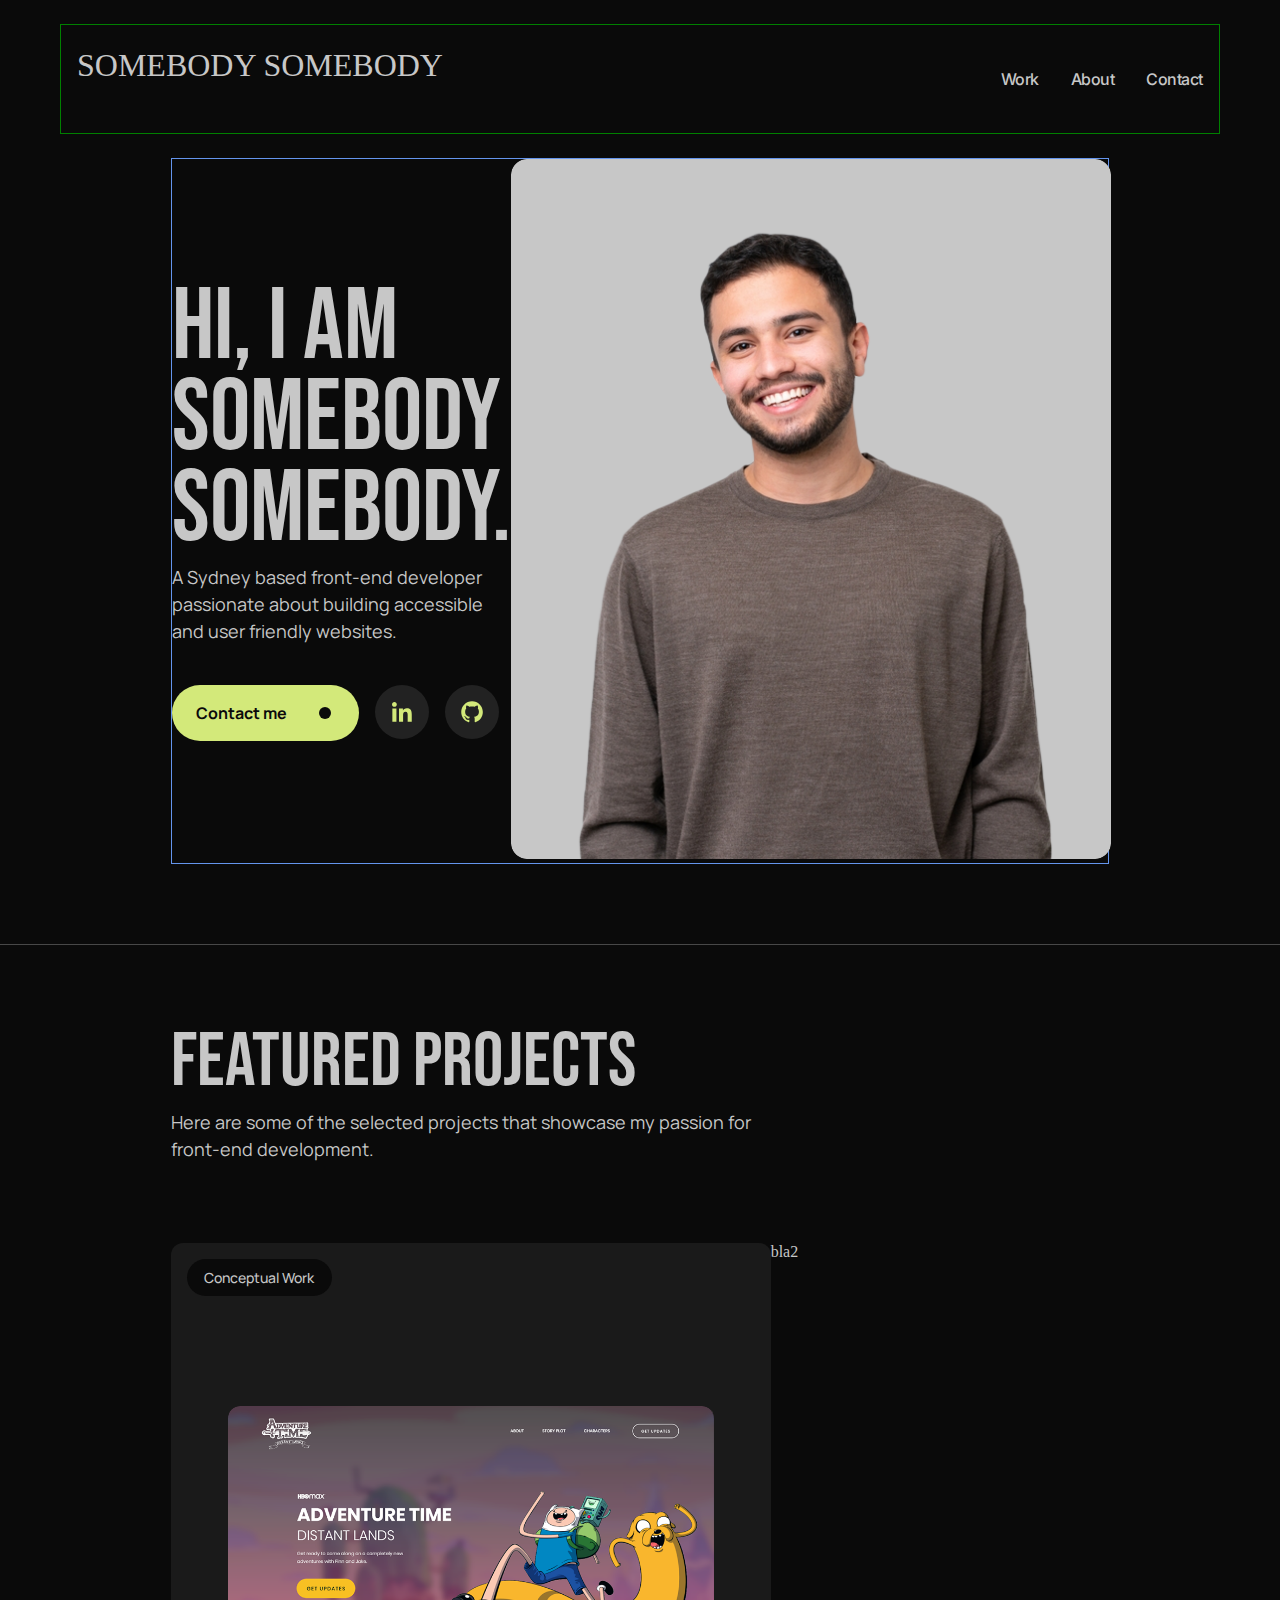
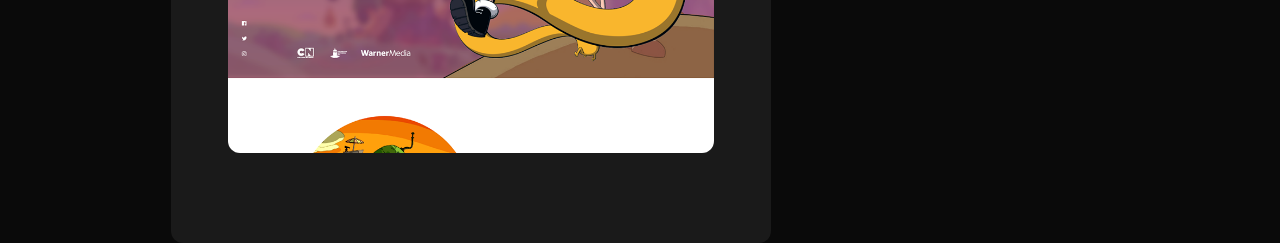
==== index.html @ 16971e01 "did a lot today XD, do it at home will ya" ====
<!DOCTYPE html>
<html lang="en">

<head>
    <meta charset="UTF-8">
    <meta name="viewport" content="width=device-width, initial-scale=1.0">
    <title>Document</title>
    <link rel="portfolio stylesheet" href="index.css">

    <link rel="preconnect" href="https://fonts.googleapis.com">
    <link rel="preconnect" href="https://fonts.gstatic.com" crossorigin>
    <link href="https://fonts.googleapis.com/css2?family=Bebas+Neue&family=Manrope:wght@200..800&display=swap"
        rel="stylesheet">
    <link
        href="https://fonts.googleapis.com/css2?family=Inter:ital,opsz,wght@0,14..32,100..900;1,14..32,100..900&display=swap"
        rel="stylesheet">
</head>

<body>
    <header>
        <div class="white header-text">SOMEBODY SOMEBODY</div>
        <div class="flex-row center">

            <div class="header-texts-right  margin-right-32"><a href="https://www.youtube.com/" target="_blank"><span
                        class="white">Work</span></a> </div>


            <div class="header-texts-right margin-right-32 white"><a href="https://www.youtube.com/"
                    target="_blank"><span class="white">About</span></a> </div>


            <div class="header-texts-right  white"><a href="https://www.youtube.com/" target="_blank"><span
                        class="white">Contact </span></a></div>

        </div>
        <div class="icon-container">
            <img src="/images/Frame 35.png" class="header-box2">
        </div>
    </header>

    <main>
        <section class="section-1">
            <div class="space margin border">
                <div class="flex-column">
                    <div class=" white intro">
                        HI, I AM <br>SOMEBODY SOMEBODY.
                    </div>
                    <div class="intro-sub-text">A Sydney based front-end developer passionate about building accessible
                        and user
                        friendly websites.
                    </div>
                    <div class="links flex-row">
                        <div class="contact-me-container ">
                            <a href="https://www.youtube.com/" target="_blank">
                                <div class="contact-me flex-row ">
                                    <div class="contact-me-text black">Contact me</div>
                                    <div class="black-dot black-dot-margin"></div>

                                </div>

                            </a>
                        </div>
                        <div>
                            <a href="https://www.youtube.com/">
                                <div class="icon-54 center"><img src="/svgs/bxl-linkedin.svg" class="svg26">
                                </div>
                            </a>
                        </div>
                        <div>
                            <a href="https://www.youtube.com/">
                                <div class="icon-54 center"><img src="/svgs/bxl-github.svg.svg" class="svg26">
                                </div>
                            </a>
                        </div>

                    </div>
                </div>
                <div>
                    <img src="/images/profile.png" class="profile-pic">
                </div>
            </div>

        </section>

        <section class="section-2 margin">
            <div class="heading-2 white">
                FEATURED PROJECTS
            </div>
            <div class="body-2 gray margin-top-8">Here are some of the selected projects that showcase my passion for
                front-end
                development.</div>

            <div class="s2-d1">
                <div class="s2-d1-d1 ">
                    <div class="s2-d1-d1-d1 white center">Conceptual Work</div>
                    <div class="s2-d1-d1-d2"><img src="/images/adventure-time.png" class="s2-d1-d1-d2-img"></div>
                </div>
                <div class="s2-d1-d2 white">bla2</div>
            </div>

        </section>

    </main>
</body>

</html>
---- index.css ----
a:link:active,
a:visited:active {
  color: red;
}
a {
  cursor: pointer;
  text-decoration: none;
  /* text-transform: none; */
}
div {
  max-width: 100%;
}
body {
  background: #0a0a0a;
  margin: 0;
  font-size: 100%;
}
header {
  height: 4.75rem;
  margin-inline: 3.75rem;
  margin-block: 1.5rem;
  display: flex;
  justify-content: space-between;
  padding: 1rem;
  border: green 1px solid;
}
.border {
  border: cornflowerblue 1px solid;
}
main {
  /* margin-inline: 13.333%; */
  /* border: cyan 1px solid; */
}

.white {
  color: #c7c7c7;
}
.green-backg {
  background-color: #222222;
}
.flex-row {
  display: flex;
  flex-direction: row;
}
.icon-container {
  width: 2.75rem;
  height: 2.75rem;
}
.margin-right-32 {
  margin-right: 2rem;
}
.header-texts-right {
  font-family: Inter;
  font-size: 1rem;
  font-weight: 500;
  letter-spacing: -0.03em;
  text-align: left;
  text-underline-position: from-font;
  text-decoration-skip-ink: none;
}
.intro {
  font-family: Bebas Neue;
  font-size: 6.3125rem;
  font-weight: 400;
  line-height: 5.68125rem;
  text-align: left;
  text-underline-position: from-font;
  text-decoration-skip-ink: none;
}
.padding-top-24 {
  padding-top: 1.5rem;
}

.header-text {
  font-size: 2rem;
  line-height: 3rem;
  font-weight: 400;
}
.intro-sub-text {
  margin-top: 0.5rem;
  font-family: Manrope;
  font-size: 1.125rem;
  font-weight: 400;
  line-height: 1.6875rem;
  text-align: left;
  text-underline-position: from-font;
  text-decoration-skip-ink: none;
  color: #c7c7c7;
}

.center {
  display: flex;
  justify-content: center;
  align-items: center;
}
.flex-column {
  display: flex;
  flex-direction: column;
}

.bebas-neue {
  font-family: Bebas Neue;
}
.space {
  display: flex;
  justify-content: space-between;
  align-items: center;
}
.profile-pic {
  width: 37.5rem;
  height: 43.75rem;
  border-radius: 1rem;
}
.section-1 {
  padding-bottom: 5rem;
  border-bottom: #484848 1px solid;
}
.margin {
  margin-inline: 13.333%;
}
.contact-me-container {
  width: 11.6875rem;
  height: 3.375rem;
}
.contact-me {
  width: auto;
  padding: 1.25rem 0.375rem 1.25rem 1.5rem;
  gap: 0.75rem;
  border-radius: 50px;
  background: #d3e97a;
  display: flex;
  align-items: center;
}

.contact-me-text {
  font-family: Manrope, sans-serif;
  font-size: 1rem;
  font-weight: 700;
  line-height: 1rem;
  text-align: left;
  text-underline-position: from-font;
  text-decoration-skip-ink: none;
}
.black-dot {
  width: 0.75rem;
  height: 0.75rem;
  background-color: #0a0a0a;
  border-radius: 100%;
}
.links {
  margin-top: 2.5rem;
  gap: 1rem;
}
.black {
  color: #0a0a0a;
}
.gray {
  color: #c7c7c7;
}
.svg26 {
  width: 1.625rem;
  height: 1.625rem;
}
.icon-54 {
  width: 3.375rem;
  height: 3.375rem;
  border-radius: 100%;
  background-color: #222222;
}
.black-dot-margin {
  margin-left: 1.25rem;
}
.section-2 {
  margin-top: 5rem;
}
.heading-2 {
  font-family: Bebas Neue;
  font-size: 4.75rem;
  font-weight: 400;
  line-height: 4.75rem;
  text-align: left;
  text-underline-position: from-font;
  text-decoration-skip-ink: none;
}
.margin-top-8 {
  margin-top: 0.5rem;
}
.body-2 {
  width: 37.5rem;
  font-family: Manrope;
  font-size: 1.125rem;
  font-weight: 400;
  line-height: 1.6875rem;
  text-align: left;
  text-underline-position: from-font;
  text-decoration-skip-ink: none;
}
.s2-d1 {
  width: 100%;
  height: 37.5rem;
  margin-top: 5rem;
  display: flex;
  flex-direction: row;
}
.s2-d1-d1-d1 {
  position: relative;
  width: 9.0625rem;
  height: 2.3125rem;
  border-radius: 6.25rem;
  top: 1rem;
  left: 1rem;
  background-color: #0a0a0a;

  font-family: Manrope;
  font-size: 0.875rem;
  font-weight: 500;
  line-height: 1.3125rem;

  text-underline-position: from-font;
  text-decoration-skip-ink: none;
}
.s2-d1-d1 {
  width: 37.5rem;
  height: 37.5rem;
  background-color: #1a1a1a;
  border-radius: 0.75rem;
}
.s2-d1-d1-d2 {
  width: 30.375rem;
  height: 21.6875rem;
  border-radius: 0.75rem;
  position: relative;
  top: 126px;
  bottom: 127px;
  right: 57px;
  left: 57px;
  overflow: auto;
}
.s2-d1-d1-d2-img {
  max-width: 100%;
  width: 30.375rem;
  height: auto;
  border-radius: 0.75rem;
}
.s2-d1-d2 {
  width: ;
}
@media screen and (max-width: 768px) {
}
@media screen and (min-width: 769px) {
  .icon-container {
    display: none;
  }
}
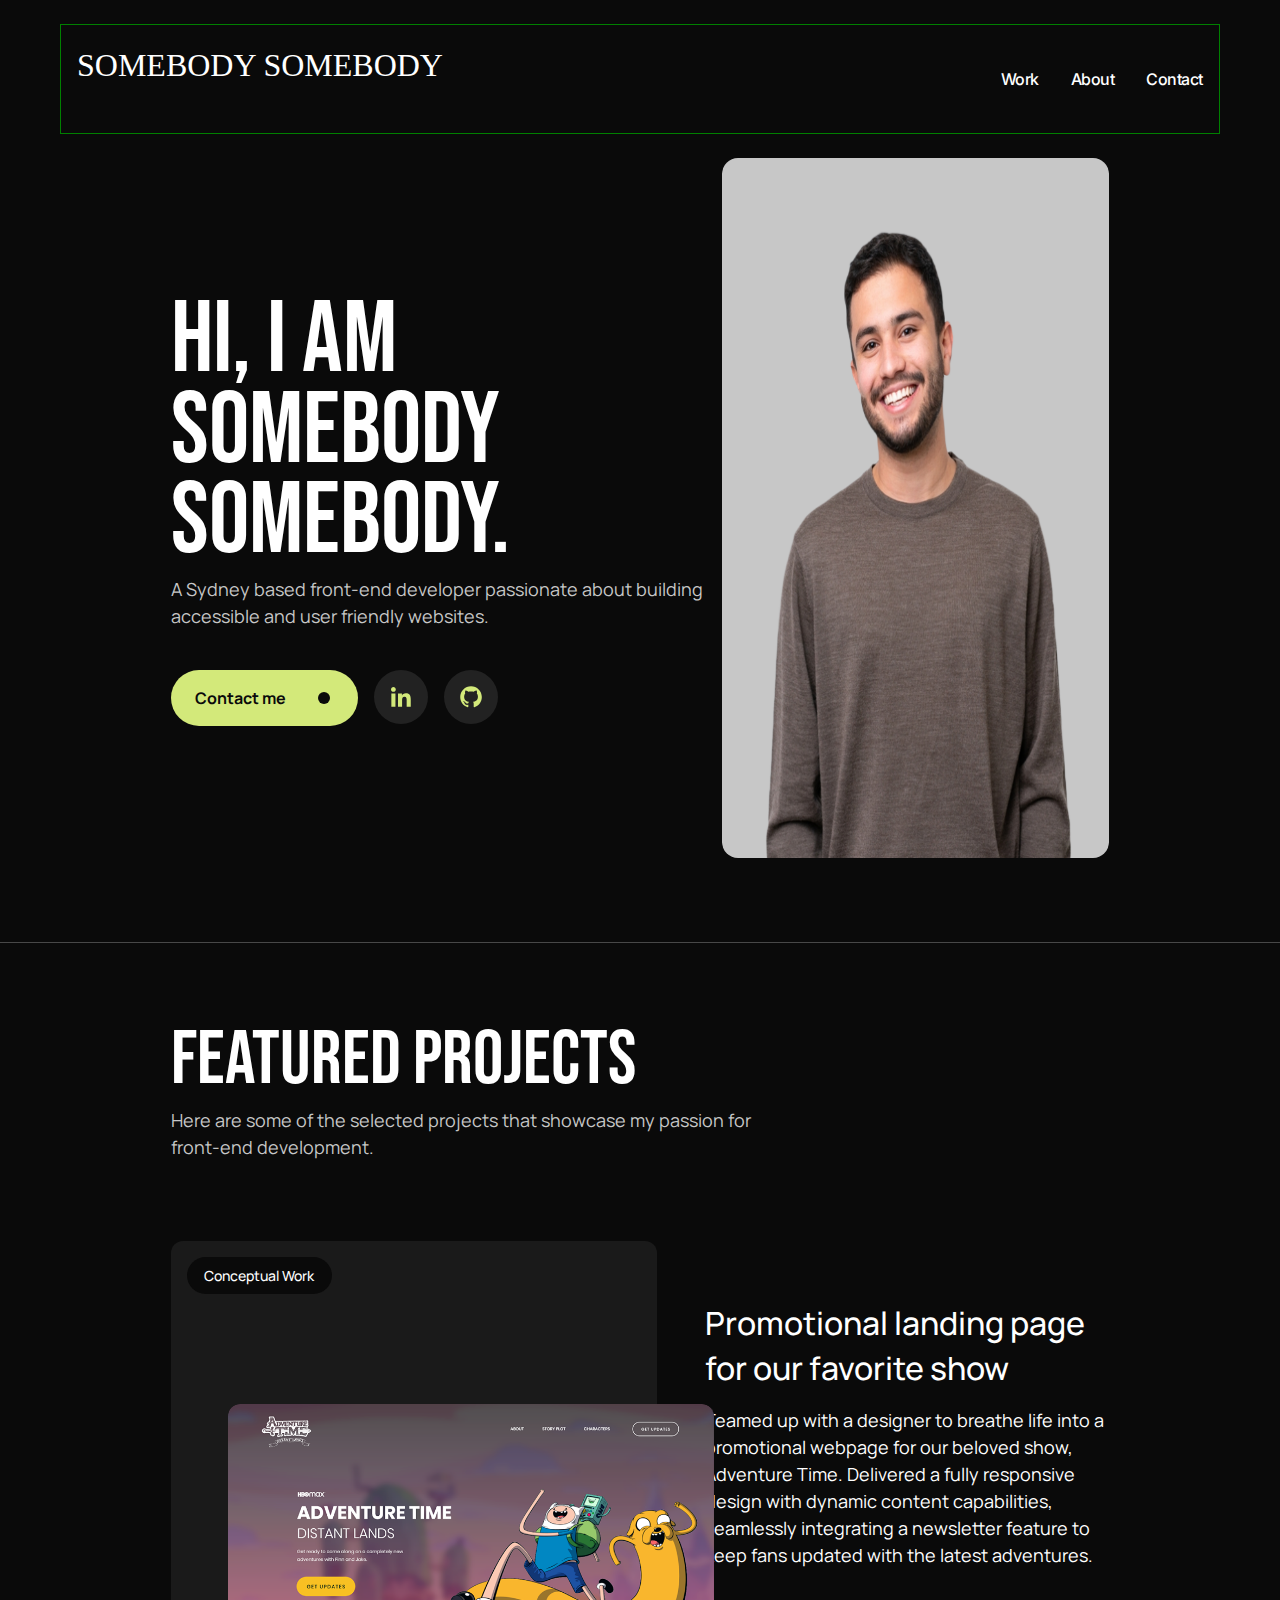
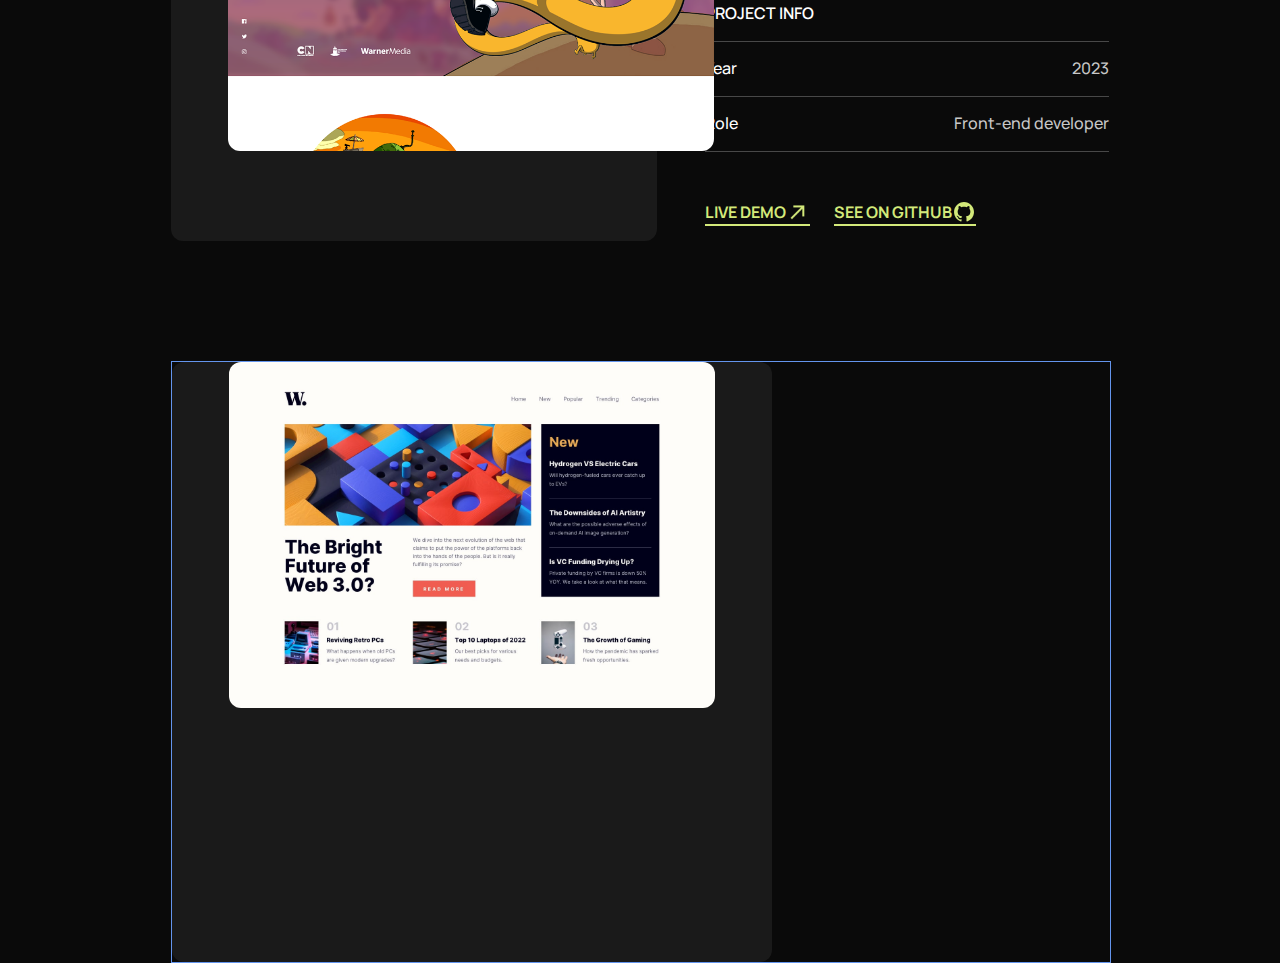
==== commit ac36afdd: "just wanted to commit during class" ====
--- a/index.html
+++ b/index.html
@@ -40,7 +40,7 @@
 
     <main>
         <section class="section-1">
-            <div class="space margin border">
+            <div class="space padding">
                 <div class="flex-column">
                     <div class=" white intro">
                         HI, I AM <br>SOMEBODY SOMEBODY.
@@ -82,20 +82,59 @@
 
         </section>
 
-        <section class="section-2 margin">
+        <section class="section-2 padding">
             <div class="heading-2 white">
                 FEATURED PROJECTS
             </div>
             <div class="body-2 gray margin-top-8">Here are some of the selected projects that showcase my passion for
                 front-end
-                development.</div>
+                development.
+            </div>
 
             <div class="s2-d1">
                 <div class="s2-d1-d1 ">
-                    <div class="s2-d1-d1-d1 white center">Conceptual Work</div>
-                    <div class="s2-d1-d1-d2"><img src="/images/adventure-time.png" class="s2-d1-d1-d2-img"></div>
+                    <div class="s2-d1-d1-d1 white center">Conceptual Work
+                    </div>
+                    <div class="s2-d1-d1-d2"><img src="/images/adventure-time.png" class="s2-d1-d1-d2-img">
+                    </div>
                 </div>
-                <div class="s2-d1-d2 white">bla2</div>
+                <div class="s2-d1-d2 ">
+                    <div class="s2-d1-d2-d1 white">
+                        Promotional landing page for our favorite show
+                    </div>
+                    <div class="s2-d1-d2-d2 white">
+                        Teamed up with a designer to breathe life into a promotional webpage for our beloved show,
+                        Adventure Time. Delivered a fully responsive design with dynamic content capabilities,
+                        seamlessly integrating a newsletter feature to keep fans updated with the latest adventures.
+                    </div>
+                    <div class="s2-d1-d2-d3">
+                        <div class="s2-d1-d2-d3-d1 white">PROJECT INFO</div>
+                        <div class="s2-d1-d2-d3-d2">
+                            <div class="Year white">Year</div>
+                            <div class="Year gray">2023</div>
+                        </div>
+                        <div class="s2-d1-d2-d3-d3">
+                            <div class="Year white">Role </div>
+                            <div class="Year gray">Front-end developer</div>
+                        </div>
+                    </div>
+                    <div class="s2-d1-d2-d4">
+                        <div class="s2-d1-d2-d4-d1 ">
+                            <div class="live-demo">LIVE DEMO</div> <img src="/svgs/arrow-up-right.png"
+                                class="square-arrow-up-right">
+                        </div>
+                        <div class="s2-d1-d2-d4-d2">
+                            <div class="live-demo">SEE ON GITHUB</div> <img src="/svgs/bxl-github.svg.svg"
+                                class="square-arrow-up-right">
+                        </div>
+                    </div>
+                </div>
+            </div>
+            <div class="s2-d2 border flex-row">
+                <div class="s2-d2-d1">
+                    <img src="/images/blog-site.png" class="s2-d2-d1-img">
+                </div>
+                <div class="s2-d2-d2"></div>
             </div>
 
         </section>
--- a/index.css
+++ b/index.css
@@ -7,6 +7,7 @@
   text-decoration: none;
   /* text-transform: none; */
 }
+
 div {
   max-width: 100%;
 }
@@ -33,7 +34,7 @@
 }
 
 .white {
-  color: #c7c7c7;
+  color: #ffffff;
 }
 .green-backg {
   background-color: #222222;
@@ -107,6 +108,7 @@
   align-items: center;
 }
 .profile-pic {
+  max-width: 100%;
   width: 37.5rem;
   height: 43.75rem;
   border-radius: 1rem;
@@ -114,6 +116,10 @@
 .section-1 {
   padding-bottom: 5rem;
   border-bottom: #484848 1px solid;
+}
+.padding {
+  padding-left: 13.333%;
+  padding-right: 13.333%;
 }
 .margin {
   margin-inline: 13.333%;
@@ -230,10 +236,10 @@
   height: 21.6875rem;
   border-radius: 0.75rem;
   position: relative;
-  top: 126px;
-  bottom: 127px;
-  right: 57px;
-  left: 57px;
+  top: 7.875rem;
+  bottom: 7.9375rem;
+  right: 3.5625rem;
+  left: 3.5625rem;
   overflow: auto;
 }
 .s2-d1-d1-d2-img {
@@ -243,7 +249,135 @@
   border-radius: 0.75rem;
 }
 .s2-d1-d2 {
-  width: ;
+  width: 60%;
+  max-width: 100%;
+  height: 30rem;
+  padding-right: 0;
+  padding: 3.75rem 0 3.75rem 3rem;
+
+  /* padding-left: 3rem;
+  padding-top: 3.75rem;
+  padding-bottom: 3.75rem; */
+}
+.s2-d1-d2-d1 {
+  margin-bottom: 1rem;
+  font-family: Manrope;
+  font-size: 2rem;
+  font-weight: 500;
+  line-height: 2.8rem;
+  text-align: left;
+  text-underline-position: from-font;
+  text-decoration-skip-ink: none;
+}
+.s2-d1-d2-d2 {
+  margin-bottom: 2rem;
+  font-family: Manrope;
+  font-size: 1.125rem;
+  font-weight: 400;
+  line-height: 1.6875rem;
+  text-align: left;
+  text-underline-position: from-font;
+  text-decoration-skip-ink: none;
+}
+.s2-d1-d2-d3 {
+  width: 100%;
+  margin-bottom: 3rem;
+}
+.s2-d1-d2-d3-d1 {
+  width: 100%;
+  font-family: Manrope;
+  font-size: 1rem;
+  font-weight: 600;
+  line-height: 1.5rem;
+  text-align: left;
+  text-underline-position: from-font;
+  text-decoration-skip-ink: none;
+  border-bottom: 1px solid #484848;
+  padding-bottom: 1rem;
+}
+.s2-d1-d2-d3-d2 {
+  width: 100%;
+  height: 3.375rem;
+  display: flex;
+  justify-content: space-between;
+  align-items: center;
+  border-bottom: 1px solid #484848;
+}
+.Year {
+  font-family: Manrope;
+  font-size: 1rem;
+  font-weight: 500;
+  line-height: 1.6rem;
+  text-align: left;
+  text-underline-position: from-font;
+  text-decoration-skip-ink: none;
+}
+
+.s2-d1-d2-d3-d3 {
+  width: 100%;
+  height: 3.375rem;
+  display: flex;
+  justify-content: space-between;
+  align-items: center;
+  border-bottom: 1px solid #484848;
+}
+.s2-d1-d2-d4 {
+  display: flex;
+  flex-direction: row;
+}
+.s2-d1-d2-d4-d1 {
+  width: max-content;
+  border-bottom: 2px solid #d3e97a;
+  display: flex;
+  flex-direction: row;
+  margin-right: 1.5rem;
+}
+.live-demo {
+  color: #d3e97a;
+  font-family: Manrope;
+  font-size: 1rem;
+  font-weight: 700;
+  line-height: 1.5rem;
+  text-align: left;
+  text-underline-position: from-font;
+  text-decoration-skip-ink: none;
+}
+.square-arrow-up-right {
+  display: block;
+  width: 1.5rem;
+  height: 1.5rem;
+}
+.s2-d1-d2-d4-d2 {
+  width: max-content;
+  border-bottom: 2px solid #d3e97a;
+  display: flex;
+  flex-direction: row;
+}
+.s2-d2 {
+  margin-top: 7.5rem;
+  width: 100%;
+  height: 37.5rem;
+}
+.s2-d2-d1 {
+  width: 37.5rem;
+  height: 100%;
+  background-color: #1a1a1a;
+  border-radius: 0.75rem;
+}
+.s2-d2-d1-d1 {
+  max-width: 100%;
+  width: 30.375rem;
+  height: 21.6875rem;
+  border-radius: 0.75rem;
+}
+.s2-d2-d1-img {
+  display: block;
+  max-width: 100%;
+  width: 30.375rem;
+  height: auto;
+  border-radius: 0.75rem;
+  margin-left: auto;
+  margin-right: auto;
 }
 @media screen and (max-width: 768px) {
 }
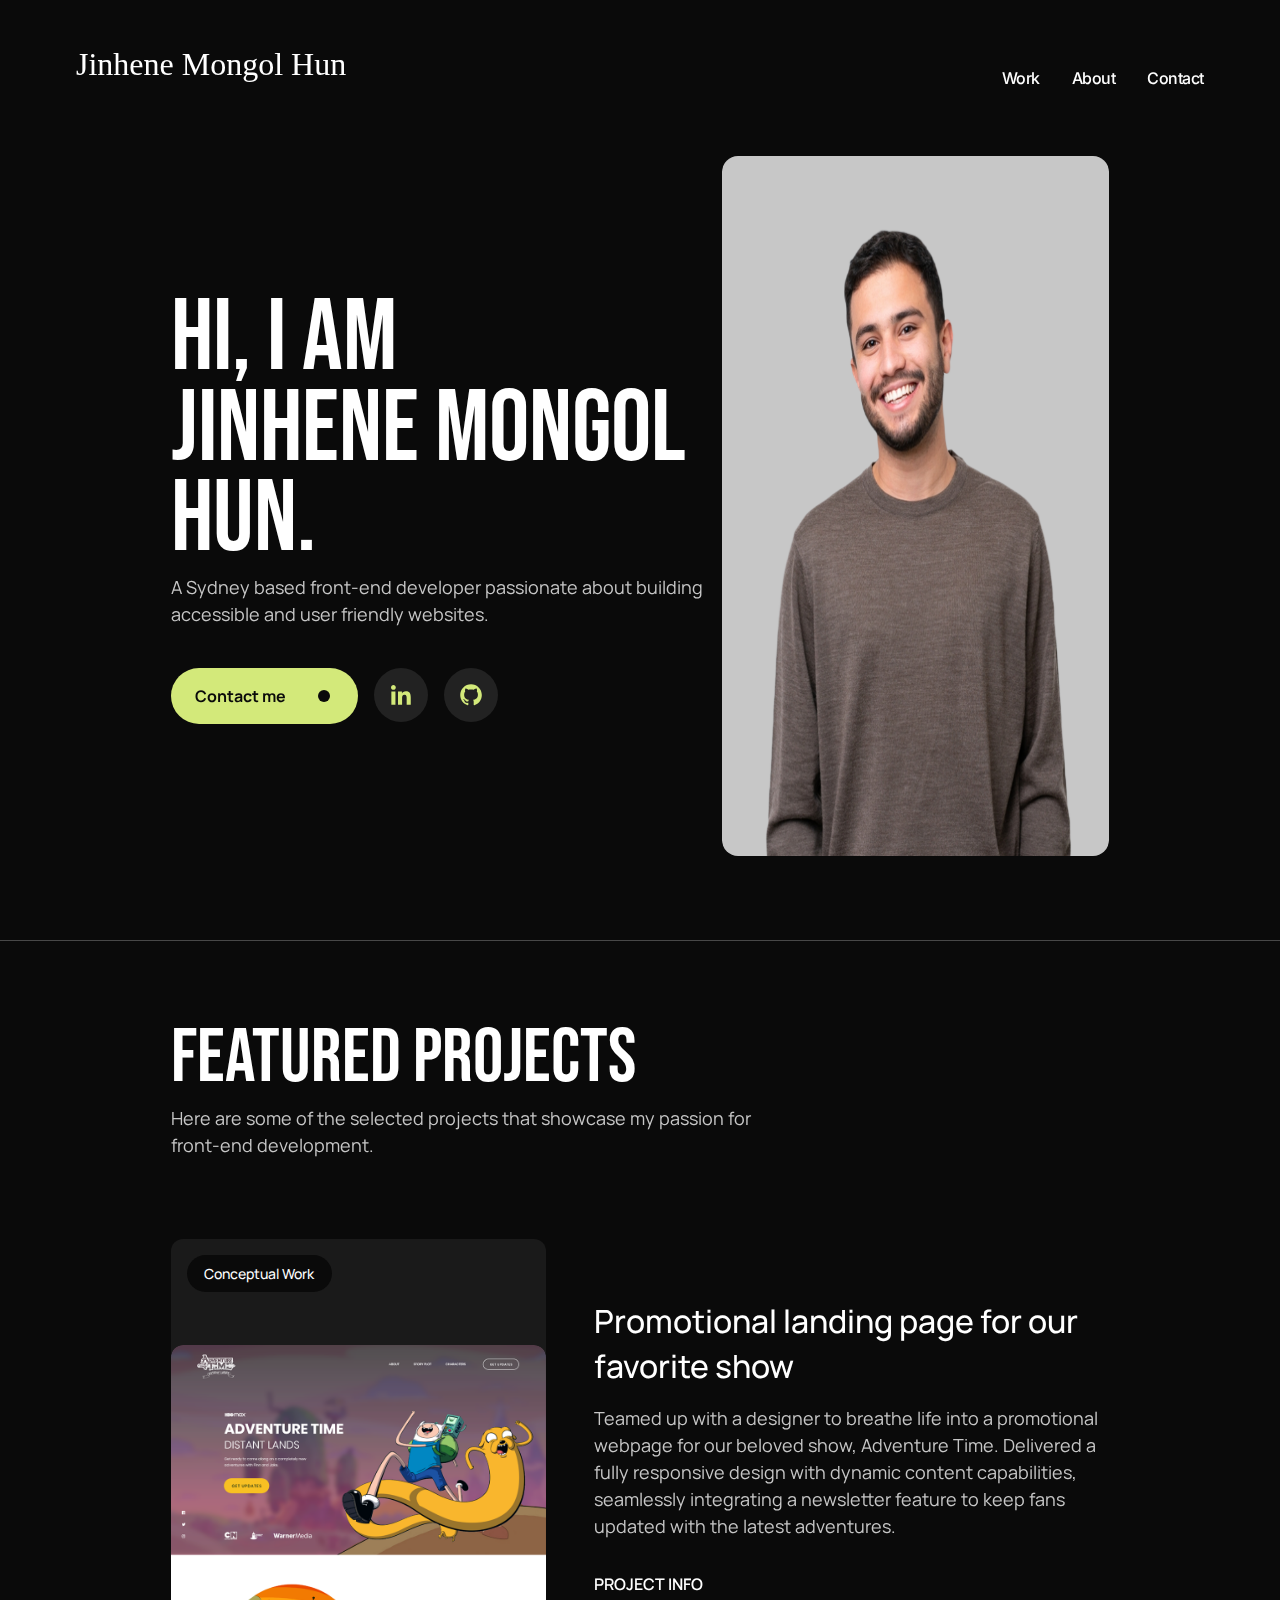
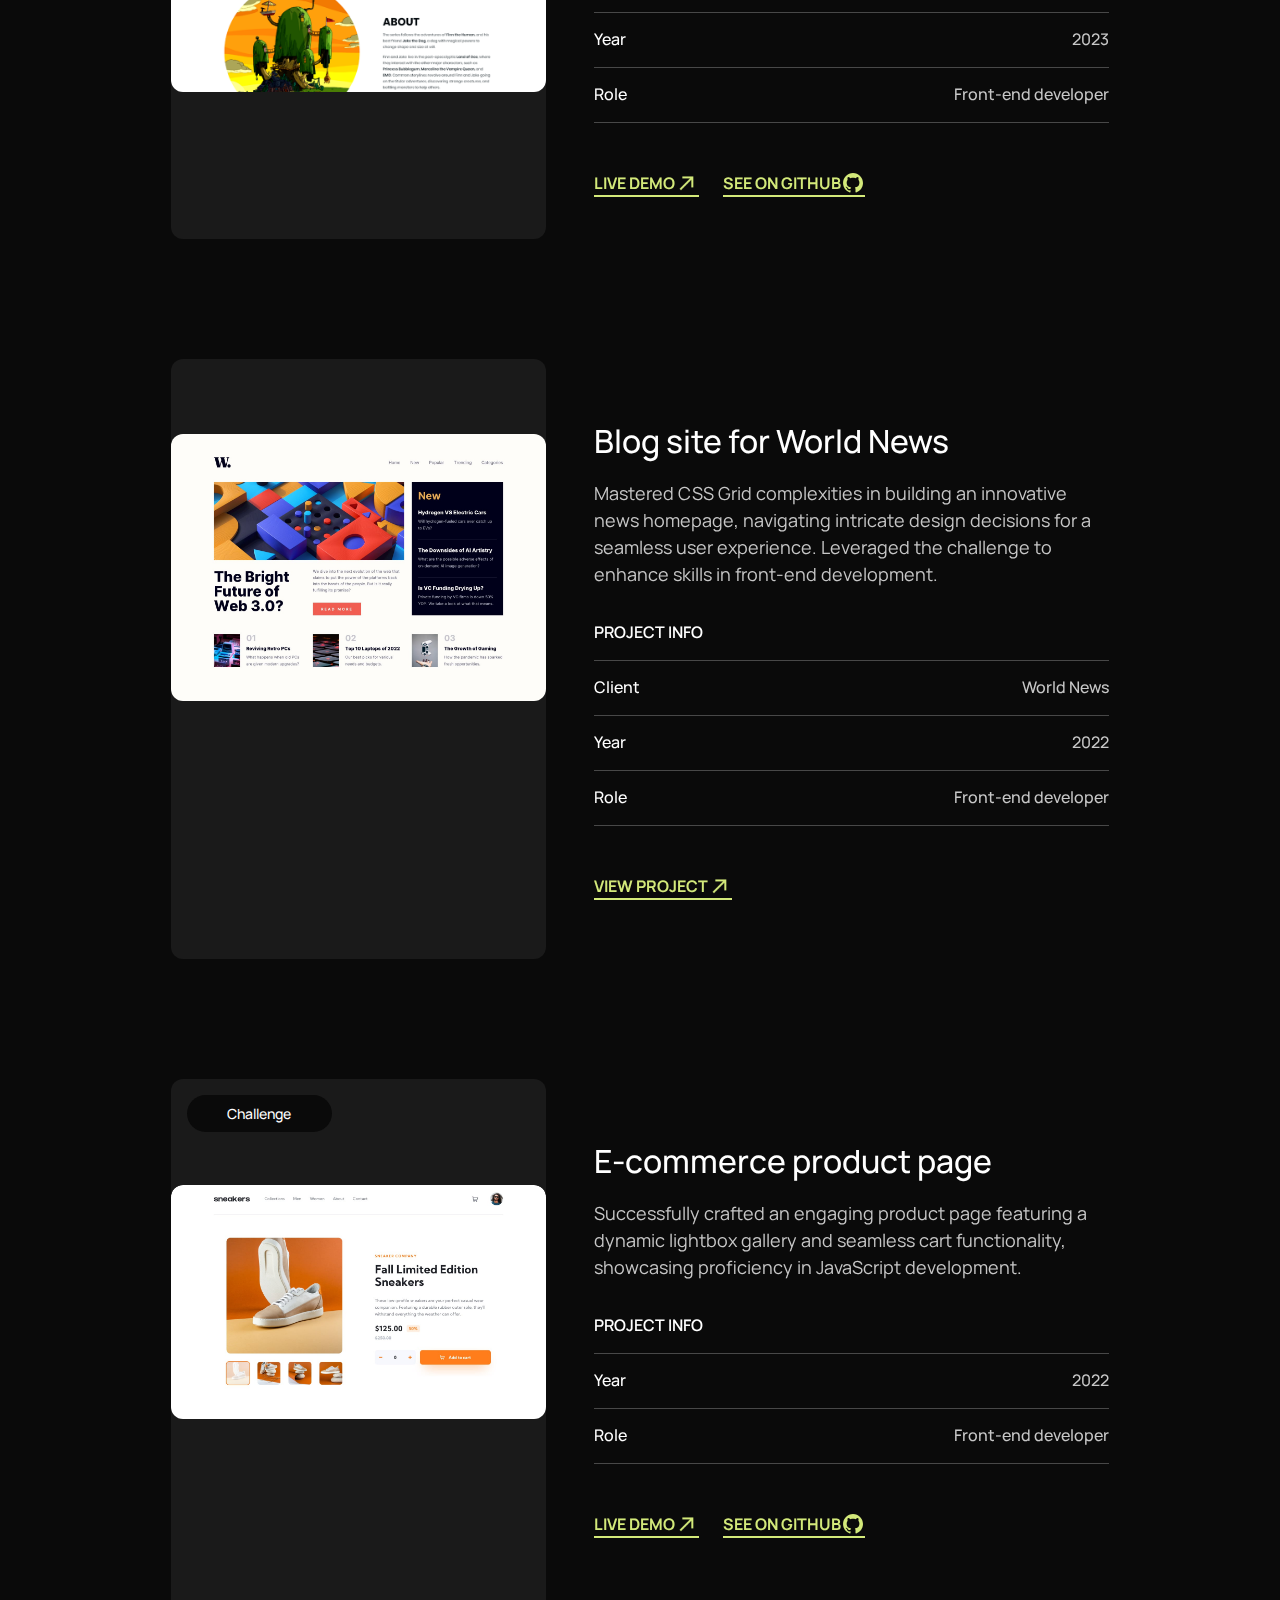
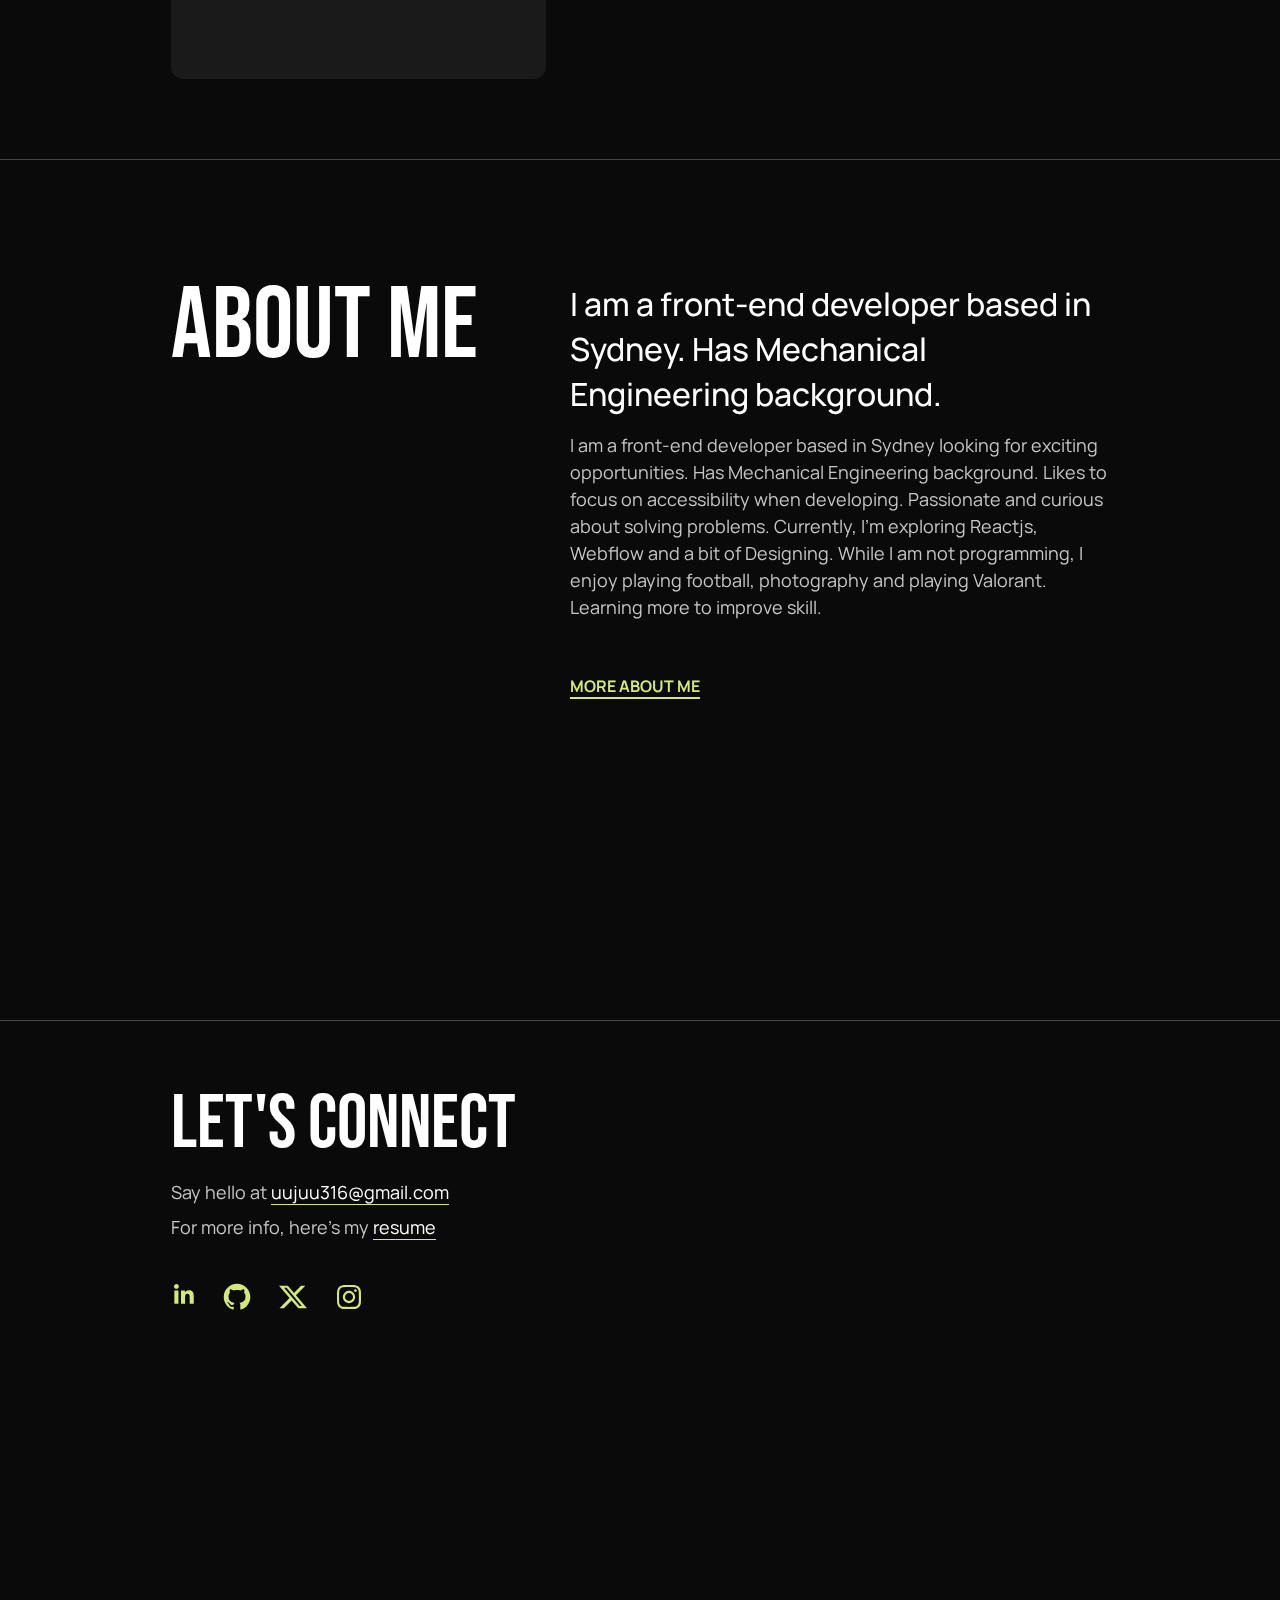
==== commit ab242b87: "last commit" ====
--- a/index.html
+++ b/index.html
@@ -17,8 +17,11 @@
 </head>
 
 <body>
+    <video autoplay muted loop id="myVideo">
+        <source src="/Matrix Rain Codes (4K FULL HD).mp4" type="video/mp4">
+    </video>
     <header>
-        <div class="white header-text">SOMEBODY SOMEBODY</div>
+        <div class="white header-text">Jinhene Mongol Hun</div>
         <div class="flex-row center">
 
             <div class="header-texts-right  margin-right-32"><a href="https://www.youtube.com/" target="_blank"><span
@@ -43,7 +46,7 @@
             <div class="space padding">
                 <div class="flex-column">
                     <div class=" white intro">
-                        HI, I AM <br>SOMEBODY SOMEBODY.
+                        HI, I AM <br>Jinhene Mongol Hun.
                     </div>
                     <div class="intro-sub-text">A Sydney based front-end developer passionate about building accessible
                         and user
@@ -102,7 +105,7 @@
                     <div class="s2-d1-d2-d1 white">
                         Promotional landing page for our favorite show
                     </div>
-                    <div class="s2-d1-d2-d2 white">
+                    <div class="s2-d1-d2-d2 gray">
                         Teamed up with a designer to breathe life into a promotional webpage for our beloved show,
                         Adventure Time. Delivered a fully responsive design with dynamic content capabilities,
                         seamlessly integrating a newsletter feature to keep fans updated with the latest adventures.
@@ -120,25 +123,149 @@
                     </div>
                     <div class="s2-d1-d2-d4">
                         <div class="s2-d1-d2-d4-d1 ">
-                            <div class="live-demo">LIVE DEMO</div> <img src="/svgs/arrow-up-right.png"
-                                class="square-arrow-up-right">
+
+                            <div class="live-demo"><a href="https://youtube.com"><span class="green">LIVE
+                                        DEMO</span></a></div> <a href="https://youtube.com"><img
+                                    src="/svgs/arrow-up-right.png" class="square-arrow-up-right"></a>
+
                         </div>
                         <div class="s2-d1-d2-d4-d2">
-                            <div class="live-demo">SEE ON GITHUB</div> <img src="/svgs/bxl-github.svg.svg"
-                                class="square-arrow-up-right">
-                        </div>
-                    </div>
-                </div>
-            </div>
-            <div class="s2-d2 border flex-row">
+
+                            <div class="live-demo"><a href="https://youtube.com"><span class="green">SEE ON
+                                        GITHUB</span></a></div>
+                            <a href="https://youtube.com"><img src="/svgs/bxl-github.svg.svg"
+                                    class="square-arrow-up-right"></a>
+
+                        </div>
+                    </div>
+                </div>
+            </div>
+            <div class="s2-d2 flex-row">
                 <div class="s2-d2-d1">
-                    <img src="/images/blog-site.png" class="s2-d2-d1-img">
-                </div>
-                <div class="s2-d2-d2"></div>
-            </div>
-
-        </section>
-
+                    <div class="s2-d2-d1-d1"><img src="/images/blog-site.png" class="s2-d2-d1-img">
+                    </div>
+                </div>
+                <div class="s2-d2-d2">
+                    <div class="s2-d2-r-d1 white">
+                        Blog site for World News
+                    </div>
+                    <div class="s2-d2-r-d2 gray">
+                        Mastered CSS Grid complexities in building an innovative news homepage, navigating intricate
+                        design decisions for a seamless user experience. Leveraged the challenge to enhance skills in
+                        front-end development.
+                    </div>
+                    <div class="s2-d2-r-d3">
+                        <div class="s2-d2-r-d3-d1 white">PROJECT INFO</div>
+                        <div class="s2-d2-r-d3-d2">
+                            <div class="Year white">Client</div>
+                            <div class="Year gray">World News</div>
+                        </div>
+                        <div class="s2-d2-r-d3-d3">
+                            <div class="Year white">Year</div>
+                            <div class="Year gray">2022</div>
+                        </div>
+                        <div class="s2-d2-r-d3-d4">
+                            <div class="Year white">Role </div>
+                            <div class="Year gray">Front-end developer</div>
+                        </div>
+                    </div>
+                    <div class="s2-d2-r-d4">
+                        <div class="s2-d2-r-d4-d1 ">
+
+                            <div class="live-demo"><a href="https://youtube.com"><span class="green">VIEW
+                                        PROJECT</span></a></div> <a href="https://youtube.com"><img
+                                    src="/svgs/arrow-up-right.png" class="square-arrow-up-right"></a>
+
+                        </div>
+
+                    </div>
+                </div>
+            </div>
+            <div class="s2-d1">
+                <div class="s2-d1-d1 ">
+                    <div class="s2-d1-d1-d1 white center">Challenge
+                    </div>
+                    <div class="s2-d1-d1-d2"><img src="/images/e-commerce.png" class="s2-d1-d1-d2-img">
+                    </div>
+                </div>
+                <div class="s2-d1-d2 ">
+                    <div class="s2-d1-d2-d1 white">
+                        E-commerce product page
+                    </div>
+                    <div class="s2-d1-d2-d2 gray">
+                        Successfully crafted an engaging product page featuring a dynamic lightbox gallery and seamless
+                        cart functionality, showcasing proficiency in JavaScript development.
+                    </div>
+                    <div class="s2-d1-d2-d3">
+                        <div class="s2-d1-d2-d3-d1 white">PROJECT INFO</div>
+                        <div class="s2-d1-d2-d3-d2">
+                            <div class="Year white">Year</div>
+                            <div class="Year gray">2022</div>
+                        </div>
+                        <div class="s2-d1-d2-d3-d3">
+                            <div class="Year white">Role </div>
+                            <div class="Year gray">Front-end developer</div>
+                        </div>
+                    </div>
+                    <div class="s2-d1-d2-d4">
+                        <div class="s2-d1-d2-d4-d1 ">
+
+                            <div class="live-demo"><a href="https://youtube.com"><span class="green">LIVE
+                                        DEMO</span></a></div> <a href="https://youtube.com"><img
+                                    src="/svgs/arrow-up-right.png" class="square-arrow-up-right"></a>
+
+                        </div>
+                        <div class="s2-d1-d2-d4-d2">
+
+                            <div class="live-demo"><a href="https://youtube.com"><span class="green">SEE ON
+                                        GITHUB</span></a></div>
+                            <a href="https://youtube.com"><img src="/svgs/bxl-github.svg.svg"
+                                    class="square-arrow-up-right"></a>
+
+                        </div>
+                    </div>
+                </div>
+            </div>
+        </section>
+
+        <section class="section-3 padding">
+            <div class="section-3-container">
+                <div class="s3-d1 white">ABOUT ME</div>
+                <div class="s3-d2 ">
+                    <div class="s3-d2-d1 white">I am a front-end developer based in Sydney. Has Mechanical
+                        Engineering
+                        background. </div>
+                    <div class="s3-d2-d2 gray">I am a front-end developer based in Sydney looking for exciting
+                        opportunities. Has
+                        Mechanical Engineering background. Likes to focus on accessibility when developing. Passionate
+                        and
+                        curious about solving problems. Currently, I’m exploring Reactjs, Webflow and a bit of
+                        Designing.
+                        While I am not programming, I enjoy playing football, photography and playing Valorant. Learning
+                        more to improve skill.</div>
+                    <div class="live-demo "><a href="https://youtube.com"><span class="green border-green">MORE ABOUT
+                                ME</span></a></div>
+
+                </div>
+            </div>
+        </section>
+
+        <section class="section-4 padding">
+            <div class="s4-d1">
+                <div class="s4-d1-d1 white "> LET'S CONNECT </div>
+                <div class="s4-d1-d2 gray"> Say hello at <a class="white s4-d1-d2 border-1px">uujuu316@gmail.com</a>
+                </div>
+                <div class="s4-d1-d3 gray"> For more info, here's my <a class="white s4-d1-d2 border-1px">resume</a>
+                </div>
+                <div class="s4-d1-d4 flex-row gap-icons">
+                    <div><a><img src="/svgs/bxl-linkedin.svg"></a></div>
+                    <div><a><img src="/svgs/bxl-github.svg.svg"></a></div>
+                    <div><a><img src="/svgs/bxl-x.svg"></a></div>
+                    <div><a><img src="/svgs/bxl-instagram.svg.svg"></a></div>
+                </div>
+            </div>
+            <div class="s4-d2"></div>
+        </section>
     </main>
 </body>
 
--- a/index.css
+++ b/index.css
@@ -1,3 +1,13 @@
+#myVideo {
+  position: fixed;
+  right: 0;
+  bottom: 0;
+  min-width: 100%;
+  min-height: 100%;
+  opacity: 0.2;
+  z-index: -1;
+}
+
 a:link:active,
 a:visited:active {
   color: red;
@@ -23,7 +33,6 @@
   display: flex;
   justify-content: space-between;
   padding: 1rem;
-  border: green 1px solid;
 }
 .border {
   border: cornflowerblue 1px solid;
@@ -35,6 +44,9 @@
 
 .white {
   color: #ffffff;
+}
+.green {
+  color: #d3e97a;
 }
 .green-backg {
   background-color: #222222;
@@ -178,6 +190,7 @@
 }
 .section-2 {
   margin-top: 5rem;
+  border-bottom: 1px solid #484848;
 }
 .heading-2 {
   font-family: Bebas Neue;
@@ -192,6 +205,7 @@
   margin-top: 0.5rem;
 }
 .body-2 {
+  margin-bottom: 5rem;
   width: 37.5rem;
   font-family: Manrope;
   font-size: 1.125rem;
@@ -202,9 +216,10 @@
   text-decoration-skip-ink: none;
 }
 .s2-d1 {
+  margin-bottom: 5rem;
   width: 100%;
   height: 37.5rem;
-  margin-top: 5rem;
+
   display: flex;
   flex-direction: row;
 }
@@ -226,7 +241,7 @@
   text-decoration-skip-ink: none;
 }
 .s2-d1-d1 {
-  width: 37.5rem;
+  width: 40%;
   height: 37.5rem;
   background-color: #1a1a1a;
   border-radius: 0.75rem;
@@ -235,11 +250,8 @@
   width: 30.375rem;
   height: 21.6875rem;
   border-radius: 0.75rem;
-  position: relative;
-  top: 7.875rem;
-  bottom: 7.9375rem;
-  right: 3.5625rem;
-  left: 3.5625rem;
+  margin: auto;
+  margin-top: 4.2875rem;
   overflow: auto;
 }
 .s2-d1-d1-d2-img {
@@ -357,9 +369,10 @@
   margin-top: 7.5rem;
   width: 100%;
   height: 37.5rem;
+  margin-bottom: 7.5rem;
 }
 .s2-d2-d1 {
-  width: 37.5rem;
+  width: 40%;
   height: 100%;
   background-color: #1a1a1a;
   border-radius: 0.75rem;
@@ -369,6 +382,8 @@
   width: 30.375rem;
   height: 21.6875rem;
   border-radius: 0.75rem;
+  margin: auto;
+  margin-top: 20%;
 }
 .s2-d2-d1-img {
   display: block;
@@ -376,8 +391,189 @@
   width: 30.375rem;
   height: auto;
   border-radius: 0.75rem;
-  margin-left: auto;
-  margin-right: auto;
+}
+.s2-d2-d2 {
+  width: 60%;
+  height: 100%;
+  max-width: 100%;
+  padding-right: 0;
+  padding: 3.75rem 0 3.75rem 3rem;
+}
+.s2-d2-r-d1 {
+  margin-bottom: 1rem;
+  font-family: Manrope;
+  font-size: 2rem;
+  font-weight: 500;
+  line-height: 2.8rem;
+  text-align: left;
+  text-underline-position: from-font;
+  text-decoration-skip-ink: none;
+}
+.s2-d2-r-d2 {
+  margin-bottom: 2rem;
+  font-family: Manrope;
+  font-size: 1.125rem;
+  font-weight: 400;
+  line-height: 1.6875rem;
+  text-align: left;
+  text-underline-position: from-font;
+  text-decoration-skip-ink: none;
+}
+
+.s2-d2-r-d3 {
+  width: 100%;
+  margin-bottom: 3rem;
+}
+.s2-d2-r-d3-d1 {
+  width: 100%;
+  font-family: Manrope;
+  font-size: 1rem;
+  font-weight: 600;
+  line-height: 1.5rem;
+  text-align: left;
+  text-underline-position: from-font;
+  text-decoration-skip-ink: none;
+  border-bottom: 1px solid #484848;
+  padding-bottom: 1rem;
+}
+.s2-d2-r-d3-d2 {
+  width: 100%;
+  height: 3.375rem;
+  display: flex;
+  justify-content: space-between;
+  align-items: center;
+  border-bottom: 1px solid #484848;
+}
+.s2-d2-r-d3-d3 {
+  width: 100%;
+  height: 3.375rem;
+  display: flex;
+  justify-content: space-between;
+  align-items: center;
+  border-bottom: 1px solid #484848;
+}
+.s2-d2-r-d3-d4 {
+  width: 100%;
+  height: 3.375rem;
+  display: flex;
+  justify-content: space-between;
+  align-items: center;
+  border-bottom: 1px solid #484848;
+}
+.s2-d2-r-d4 {
+  display: flex;
+  flex-direction: row;
+}
+.s2-d2-r-d4-d1 {
+  width: max-content;
+  border-bottom: 2px solid #d3e97a;
+  display: flex;
+  flex-direction: row;
+  margin-right: 1.5rem;
+}
+.s2-d2-r-d4-d2 {
+  width: max-content;
+  border-bottom: 2px solid #d3e97a;
+  display: flex;
+  flex-direction: row;
+}
+.section-3 {
+  height: 53.75rem;
+
+  border-bottom: 1px solid #484848;
+}
+.section-3-container {
+  display: flex;
+  justify-content: space-between;
+  padding-top: 7.625rem;
+}
+.s3-d1 {
+  /* position: relative;
+  left: 10px;
+  top: 10px; */
+  font-family: Bebas Neue;
+  font-size: 6.3125rem;
+  font-weight: 400;
+  line-height: 5.68125rem;
+  text-align: left;
+  text-underline-position: from-font;
+  text-decoration-skip-ink: none;
+}
+.s3-d2 {
+  width: 57.5%;
+}
+.s3-d2-d1 {
+  margin-bottom: 1rem;
+  font-family: Manrope;
+  font-size: 2rem;
+  font-weight: 500;
+  line-height: 2.8rem;
+  text-align: left;
+  text-underline-position: from-font;
+  text-decoration-skip-ink: none;
+}
+.s3-d2-d2 {
+  margin-bottom: 3.3125rem;
+  font-family: Manrope;
+  font-size: 1.125rem;
+  font-weight: 400;
+  line-height: 1.6875rem;
+  text-align: left;
+  text-underline-position: from-font;
+  text-decoration-skip-ink: none;
+}
+.border-green {
+  border-bottom: 2px solid #d3e97a;
+}
+.section-4 {
+  height: 47.3125rem;
+  margin-top: 4.125rem;
+  display: flex;
+  gap: calc(5% / 3);
+}
+.s4-d1 {
+  width: 49.11%;
+}
+.s4-d2 {
+  width: 49.11%;
+}
+.s4-d1-d1 {
+  font-family: Bebas Neue;
+  font-size: 4.75rem;
+  font-weight: 400;
+  line-height: 4.75rem;
+  text-align: left;
+  text-underline-position: from-font;
+  text-decoration-skip-ink: none;
+}
+.s4-d1-d2 {
+  margin-top: 1rem;
+  font-family: Manrope;
+  font-size: 1.125rem;
+  font-weight: 400;
+  line-height: 1.6875rem;
+  text-align: left;
+  text-underline-position: from-font;
+  text-decoration-skip-ink: none;
+}
+.s4-d1-d3 {
+  margin-top: 0.5rem;
+  margin-bottom: 2.5rem;
+  font-family: Manrope;
+  font-size: 1.125rem;
+  font-weight: 400;
+  line-height: 1.6875rem;
+  text-align: left;
+  text-underline-position: from-font;
+  text-decoration-skip-ink: none;
+}
+.s4-d1-d4 {
+}
+.gap-icons {
+  gap: 1.5rem;
+}
+.border-1px {
+  border-bottom: 1px solid #d3e97a;
 }
 @media screen and (max-width: 768px) {
 }
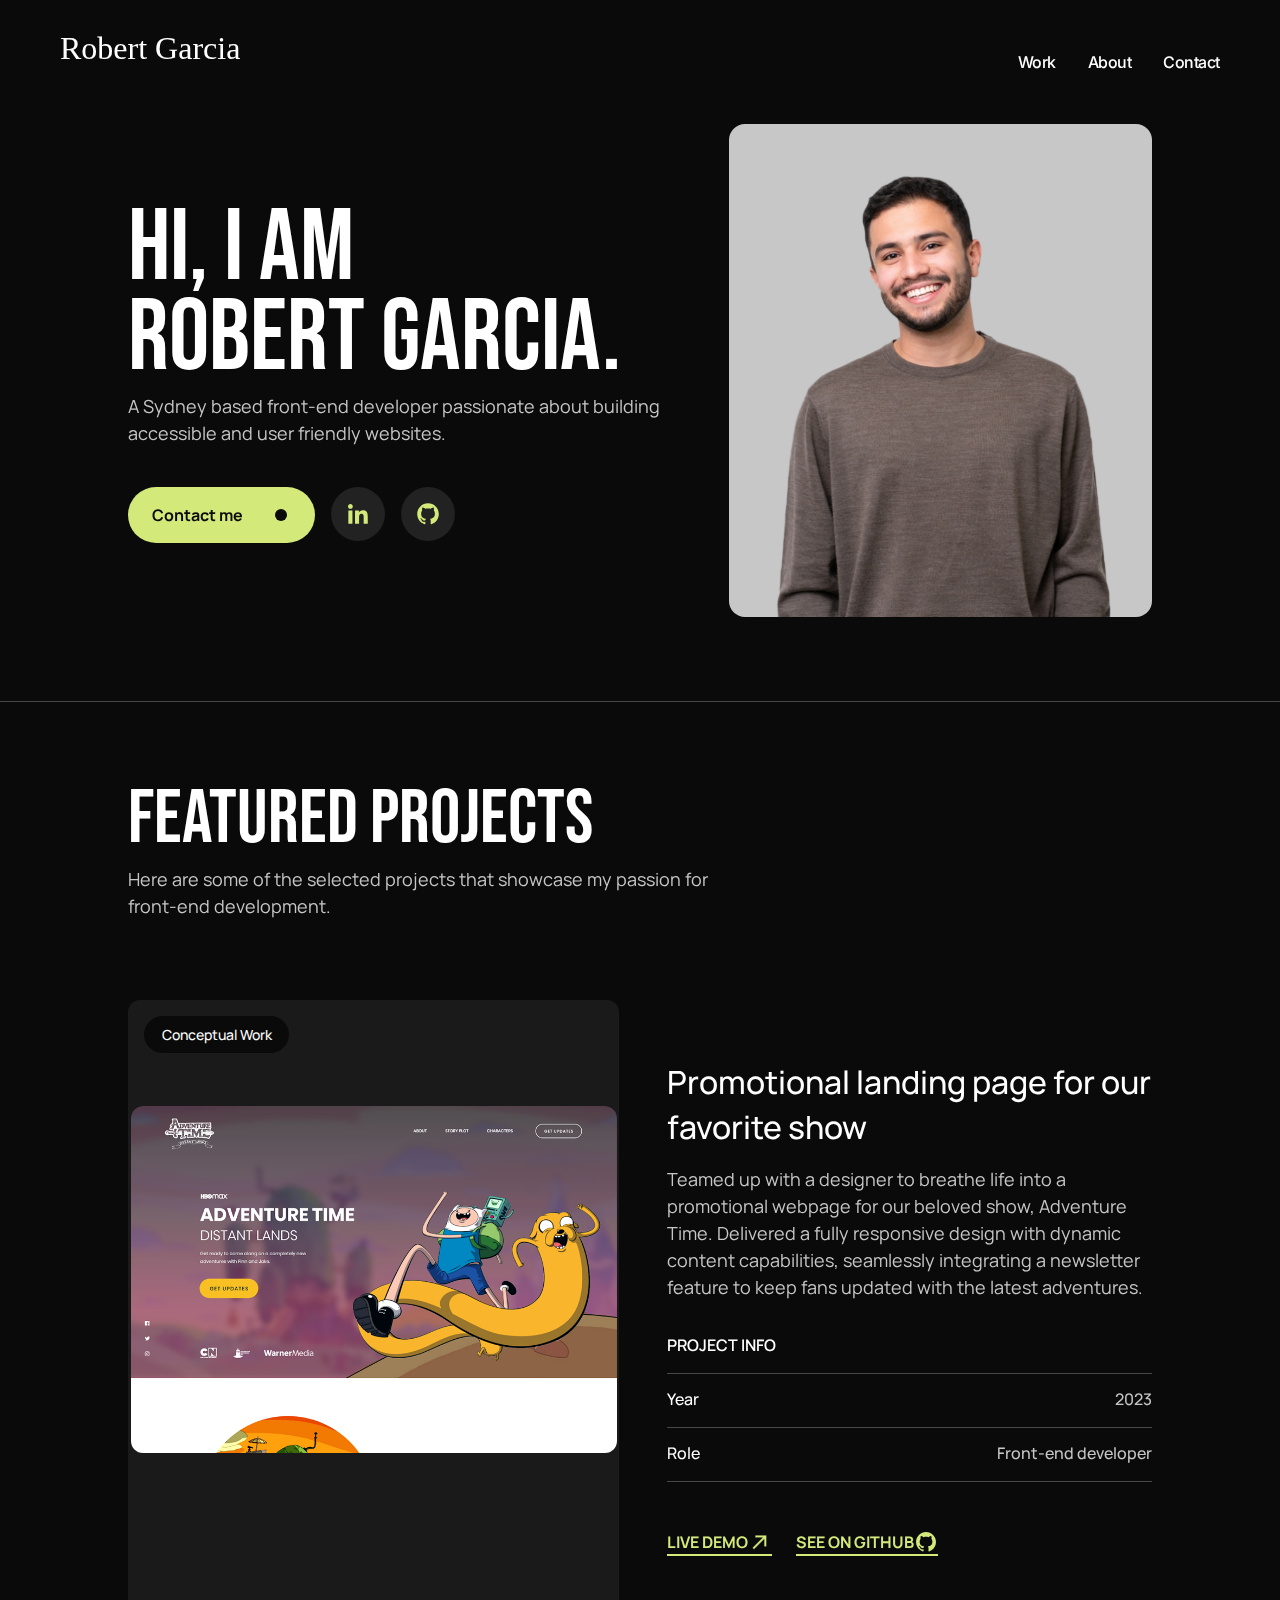
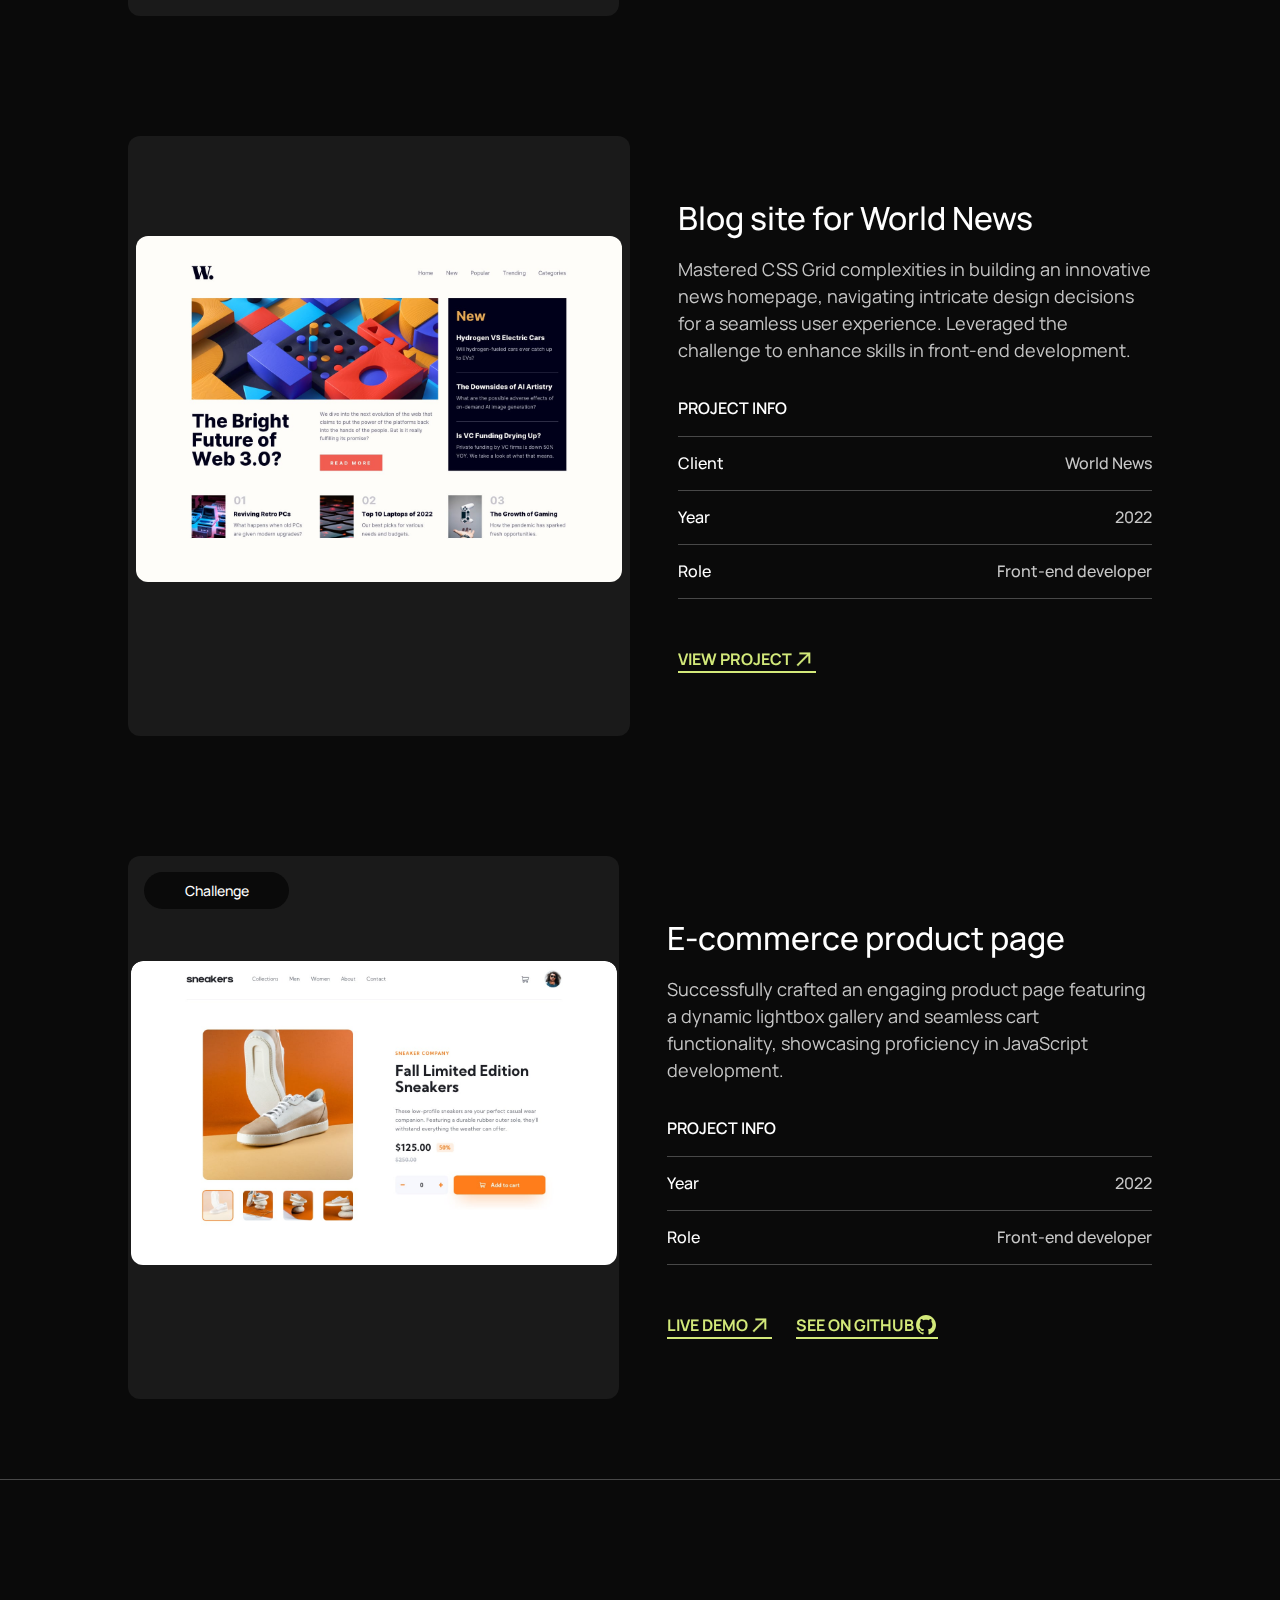
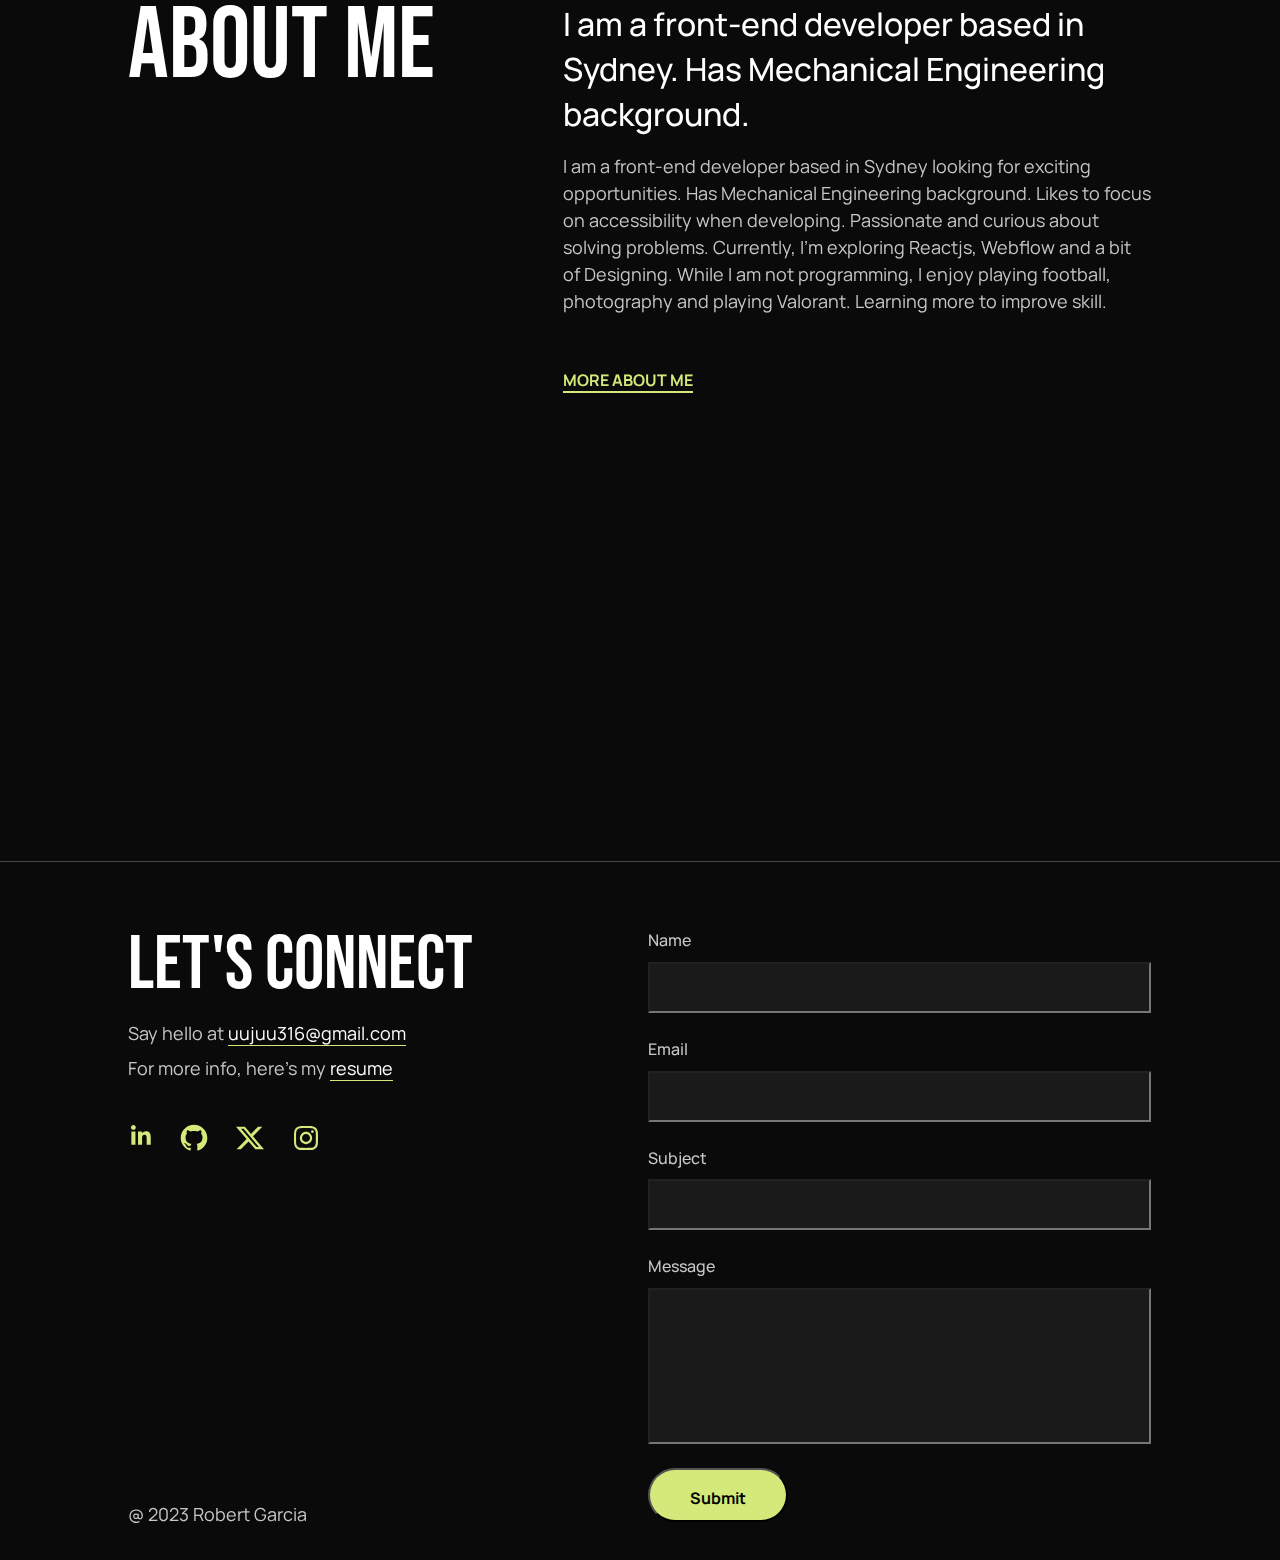
==== commit fe721526: "last commit on class" ====
--- a/index.html
+++ b/index.html
@@ -21,54 +21,56 @@
         <source src="/Matrix Rain Codes (4K FULL HD).mp4" type="video/mp4">
     </video>
     <header>
-        <div class="white header-text">Jinhene Mongol Hun</div>
-        <div class="flex-row center">
+        <div class="white header-text">Robert Garcia</div>
+        <div class="flex center">
 
             <div class="header-texts-right  margin-right-32"><a href="https://www.youtube.com/" target="_blank"><span
                         class="white">Work</span></a> </div>
 
 
-            <div class="header-texts-right margin-right-32 white"><a href="https://www.youtube.com/"
-                    target="_blank"><span class="white">About</span></a> </div>
-
-
-            <div class="header-texts-right  white"><a href="https://www.youtube.com/" target="_blank"><span
-                        class="white">Contact </span></a></div>
+            <div class="header-texts-right margin-right-32 white"><a href="about-me.html" target="_self"><span
+                        class="white">About</span></a> </div>
+
+
+            <div class="header-texts-right  white"><a href="#contact" target="_self"><span class="white">Contact
+                    </span></a></div>
 
         </div>
         <div class="icon-container">
-            <img src="/images/Frame 35.png" class="header-box2">
+            <img src="/images/Frame 35.png" class=" menu">
         </div>
     </header>
 
     <main>
         <section class="section-1">
             <div class="space padding">
-                <div class="flex-column">
+                <div id="pic-wrapping">
                     <div class=" white intro">
-                        HI, I AM <br>Jinhene Mongol Hun.
+                        HI, I AM <br>Robert Garcia.
                     </div>
                     <div class="intro-sub-text">A Sydney based front-end developer passionate about building accessible
                         and user
                         friendly websites.
                     </div>
-                    <div class="links flex-row">
+                    <div class="links flex">
+
                         <div class="contact-me-container ">
                             <a href="https://www.youtube.com/" target="_blank">
-                                <div class="contact-me flex-row ">
+                                <div class="contact-me flex ">
                                     <div class="contact-me-text black">Contact me</div>
                                     <div class="black-dot black-dot-margin"></div>
 
                                 </div>
-
                             </a>
                         </div>
+
                         <div>
                             <a href="https://www.youtube.com/">
                                 <div class="icon-54 center"><img src="/svgs/bxl-linkedin.svg" class="svg26">
                                 </div>
                             </a>
                         </div>
+
                         <div>
                             <a href="https://www.youtube.com/">
                                 <div class="icon-54 center"><img src="/svgs/bxl-github.svg.svg" class="svg26">
@@ -140,7 +142,7 @@
                     </div>
                 </div>
             </div>
-            <div class="s2-d2 flex-row">
+            <div class="s2-d2 ">
                 <div class="s2-d2-d1">
                     <div class="s2-d2-d1-d1"><img src="/images/blog-site.png" class="s2-d2-d1-img">
                     </div>
@@ -250,21 +252,42 @@
             </div>
         </section>
 
-        <section class="section-4 padding">
+        <section id="contact" class="section-4 padding">
             <div class="s4-d1">
-                <div class="s4-d1-d1 white "> LET'S CONNECT </div>
-                <div class="s4-d1-d2 gray"> Say hello at <a class="white s4-d1-d2 border-1px">uujuu316@gmail.com</a>
-                </div>
-                <div class="s4-d1-d3 gray"> For more info, here's my <a class="white s4-d1-d2 border-1px">resume</a>
-                </div>
-                <div class="s4-d1-d4 flex-row gap-icons">
-                    <div><a><img src="/svgs/bxl-linkedin.svg"></a></div>
-                    <div><a><img src="/svgs/bxl-github.svg.svg"></a></div>
-                    <div><a><img src="/svgs/bxl-x.svg"></a></div>
-                    <div><a><img src="/svgs/bxl-instagram.svg.svg"></a></div>
-                </div>
-            </div>
-            <div class="s4-d2"></div>
+                <div>
+                    <div class="s4-d1-d1 white "> LET'S CONNECT </div>
+                    <div class="s4-d1-d2 gray"> Say hello at <a class="white s4-d1-d2 border-1px">uujuu316@gmail.com</a>
+                    </div>
+                    <div class="s4-d1-d3 gray"> For more info, here's my <a class="white s4-d1-d2 border-1px">resume</a>
+                    </div>
+                    <div class="flex gap-icons">
+                        <div><a><img src="/svgs/bxl-linkedin.svg"></a></div>
+                        <div><a><img src="/svgs/bxl-github.svg.svg"></a></div>
+                        <div><a><img src="/svgs/bxl-x.svg"></a></div>
+                        <div><a><img src="/svgs/bxl-instagram.svg.svg"></a></div>
+                    </div>
+                </div>
+                <div class="gray s4-d1-d5">@ 2023 Robert Garcia</div>
+            </div>
+            <div class="s4-d2">
+                <div class="s4-d2-d1">
+                    <div class="s4-d2-d1-d1 gray">Name</div>
+                    <input class="s4-d2-d1-d2 white" type="search">
+                </div>
+                <div class="s4-d2-d1">
+                    <div class="s4-d2-d1-d1 gray">Email</div>
+                    <input class="s4-d2-d1-d2 white" type="search">
+                </div>
+                <div class="s4-d2-d1">
+                    <div class="s4-d2-d1-d1 gray">Subject</div>
+                    <input class="s4-d2-d1-d2 white" type="search">
+                </div>
+                <div class="s4-d2-d1">
+                    <div class="s4-d2-d1-d1 gray">Message</div>
+                    <input class="message white" type="search">
+                </div>
+                <button class="button-submit">Submit </button>
+            </div>
         </section>
     </main>
 </body>
--- a/index.css
+++ b/index.css
@@ -1,17 +1,23 @@
+* {
+  box-sizing: border-box;
+}
 #myVideo {
   position: fixed;
   right: 0;
   bottom: 0;
   min-width: 100%;
   min-height: 100%;
-  opacity: 0.2;
+  opacity: 0.05;
   z-index: -1;
 }
-
+button:hover {
+  cursor: pointer;
+}
 a:link:active,
 a:visited:active {
   color: red;
 }
+
 a {
   cursor: pointer;
   text-decoration: none;
@@ -21,22 +27,43 @@
 div {
   max-width: 100%;
 }
+
 body {
   background: #0a0a0a;
   margin: 0;
   font-size: 100%;
 }
+
 header {
   height: 4.75rem;
   margin-inline: 3.75rem;
   margin-block: 1.5rem;
   display: flex;
   justify-content: space-between;
-  padding: 1rem;
+  /* padding: 1rem; */
+}
+.text-small {
+  font-family: Manrope;
+  font-size: 1.125rem;
+  font-weight: 400;
+  line-height: 1.6875rem;
+  text-align: left;
+  text-underline-position: from-font;
+  text-decoration-skip-ink: none;
+}
+.text-medium {
+  font-family: Manrope;
+  font-size: 2rem;
+  font-weight: 500;
+  line-height: 2.8rem;
+  text-align: left;
+  text-underline-position: from-font;
+  text-decoration-skip-ink: none;
 }
 .border {
   border: cornflowerblue 1px solid;
 }
+
 main {
   /* margin-inline: 13.333%; */
   /* border: cyan 1px solid; */
@@ -45,23 +72,29 @@
 .white {
   color: #ffffff;
 }
+.icon-container {
+  width: 15%;
+}
 .green {
   color: #d3e97a;
 }
+
 .green-backg {
   background-color: #222222;
 }
-.flex-row {
-  display: flex;
-  flex-direction: row;
-}
-.icon-container {
-  width: 2.75rem;
-  height: 2.75rem;
+
+.flex {
+  display: flex;
+}
+
+.menu {
+  width: 100%;
+  max-width: 100%;
 }
 .margin-right-32 {
   margin-right: 2rem;
 }
+
 .header-texts-right {
   font-family: Inter;
   font-size: 1rem;
@@ -71,6 +104,7 @@
   text-underline-position: from-font;
   text-decoration-skip-ink: none;
 }
+
 .intro {
   font-family: Bebas Neue;
   font-size: 6.3125rem;
@@ -80,6 +114,10 @@
   text-underline-position: from-font;
   text-decoration-skip-ink: none;
 }
+#pic-wrapping {
+  display: flex;
+  flex-direction: column;
+}
 .padding-top-24 {
   padding-top: 1.5rem;
 }
@@ -89,6 +127,7 @@
   line-height: 3rem;
   font-weight: 400;
 }
+
 .intro-sub-text {
   margin-top: 0.5rem;
   font-family: Manrope;
@@ -106,6 +145,7 @@
   justify-content: center;
   align-items: center;
 }
+
 .flex-column {
   display: flex;
   flex-direction: column;
@@ -114,32 +154,41 @@
 .bebas-neue {
   font-family: Bebas Neue;
 }
+
 .space {
   display: flex;
   justify-content: space-between;
   align-items: center;
 }
+
 .profile-pic {
   max-width: 100%;
+  max-height: 100%;
   width: 37.5rem;
-  height: 43.75rem;
+
   border-radius: 1rem;
-}
+  object-fit: contain;
+}
+
 .section-1 {
   padding-bottom: 5rem;
   border-bottom: #484848 1px solid;
 }
+
 .padding {
-  padding-left: 13.333%;
-  padding-right: 13.333%;
-}
+  padding-left: 10%;
+  padding-right: 10%;
+}
+
 .margin {
-  margin-inline: 13.333%;
-}
+  margin-inline: 10%;
+}
+
 .contact-me-container {
   width: 11.6875rem;
   height: 3.375rem;
 }
+
 .contact-me {
   width: auto;
   padding: 1.25rem 0.375rem 1.25rem 1.5rem;
@@ -159,39 +208,48 @@
   text-underline-position: from-font;
   text-decoration-skip-ink: none;
 }
+
 .black-dot {
   width: 0.75rem;
   height: 0.75rem;
   background-color: #0a0a0a;
   border-radius: 100%;
 }
+
 .links {
   margin-top: 2.5rem;
   gap: 1rem;
 }
+
 .black {
   color: #0a0a0a;
 }
+
 .gray {
   color: #c7c7c7;
 }
+
 .svg26 {
   width: 1.625rem;
   height: 1.625rem;
 }
+
 .icon-54 {
   width: 3.375rem;
   height: 3.375rem;
   border-radius: 100%;
   background-color: #222222;
 }
+
 .black-dot-margin {
   margin-left: 1.25rem;
 }
+
 .section-2 {
   margin-top: 5rem;
   border-bottom: 1px solid #484848;
 }
+
 .heading-2 {
   font-family: Bebas Neue;
   font-size: 4.75rem;
@@ -201,9 +259,11 @@
   text-underline-position: from-font;
   text-decoration-skip-ink: none;
 }
+
 .margin-top-8 {
   margin-top: 0.5rem;
 }
+
 .body-2 {
   margin-bottom: 5rem;
   width: 37.5rem;
@@ -215,14 +275,16 @@
   text-underline-position: from-font;
   text-decoration-skip-ink: none;
 }
+
 .s2-d1 {
   margin-bottom: 5rem;
   width: 100%;
-  height: 37.5rem;
+  /* height: 37.5rem; */
 
   display: flex;
   flex-direction: row;
 }
+
 .s2-d1-d1-d1 {
   position: relative;
   width: 9.0625rem;
@@ -240,12 +302,15 @@
   text-underline-position: from-font;
   text-decoration-skip-ink: none;
 }
+
 .s2-d1-d1 {
-  width: 40%;
-  height: 37.5rem;
+  width: 37.5rem;
+  max-width: 100%;
+  /* height: 37.5rem; */
   background-color: #1a1a1a;
   border-radius: 0.75rem;
 }
+
 .s2-d1-d1-d2 {
   width: 30.375rem;
   height: 21.6875rem;
@@ -254,16 +319,18 @@
   margin-top: 4.2875rem;
   overflow: auto;
 }
+
 .s2-d1-d1-d2-img {
   max-width: 100%;
   width: 30.375rem;
-  height: auto;
+  /* height: auto; */
   border-radius: 0.75rem;
 }
+
 .s2-d1-d2 {
-  width: 60%;
-  max-width: 100%;
-  height: 30rem;
+  width: 50vw;
+  max-width: 100%;
+  /* height: 30rem; */
   padding-right: 0;
   padding: 3.75rem 0 3.75rem 3rem;
 
@@ -271,6 +338,7 @@
   padding-top: 3.75rem;
   padding-bottom: 3.75rem; */
 }
+
 .s2-d1-d2-d1 {
   margin-bottom: 1rem;
   font-family: Manrope;
@@ -281,6 +349,7 @@
   text-underline-position: from-font;
   text-decoration-skip-ink: none;
 }
+
 .s2-d1-d2-d2 {
   margin-bottom: 2rem;
   font-family: Manrope;
@@ -291,10 +360,12 @@
   text-underline-position: from-font;
   text-decoration-skip-ink: none;
 }
+
 .s2-d1-d2-d3 {
   width: 100%;
   margin-bottom: 3rem;
 }
+
 .s2-d1-d2-d3-d1 {
   width: 100%;
   font-family: Manrope;
@@ -307,6 +378,7 @@
   border-bottom: 1px solid #484848;
   padding-bottom: 1rem;
 }
+
 .s2-d1-d2-d3-d2 {
   width: 100%;
   height: 3.375rem;
@@ -315,6 +387,7 @@
   align-items: center;
   border-bottom: 1px solid #484848;
 }
+
 .Year {
   font-family: Manrope;
   font-size: 1rem;
@@ -333,10 +406,12 @@
   align-items: center;
   border-bottom: 1px solid #484848;
 }
+
 .s2-d1-d2-d4 {
   display: flex;
   flex-direction: row;
 }
+
 .s2-d1-d2-d4-d1 {
   width: max-content;
   border-bottom: 2px solid #d3e97a;
@@ -344,6 +419,7 @@
   flex-direction: row;
   margin-right: 1.5rem;
 }
+
 .live-demo {
   color: #d3e97a;
   font-family: Manrope;
@@ -354,51 +430,57 @@
   text-underline-position: from-font;
   text-decoration-skip-ink: none;
 }
+
 .square-arrow-up-right {
   display: block;
   width: 1.5rem;
   height: 1.5rem;
 }
+
 .s2-d1-d2-d4-d2 {
   width: max-content;
   border-bottom: 2px solid #d3e97a;
   display: flex;
   flex-direction: row;
 }
+
 .s2-d2 {
+  display: flex;
   margin-top: 7.5rem;
   width: 100%;
   height: 37.5rem;
   margin-bottom: 7.5rem;
 }
+
 .s2-d2-d1 {
-  width: 40%;
-  height: 100%;
+  width: 37.5rem;
+  max-width: 100%;
   background-color: #1a1a1a;
   border-radius: 0.75rem;
 }
+
 .s2-d2-d1-d1 {
   max-width: 100%;
   width: 30.375rem;
-  height: 21.6875rem;
+  /* height: 21.6875rem; */
   border-radius: 0.75rem;
   margin: auto;
   margin-top: 20%;
 }
+
 .s2-d2-d1-img {
-  display: block;
   max-width: 100%;
   width: 30.375rem;
-  height: auto;
   border-radius: 0.75rem;
 }
+
 .s2-d2-d2 {
   width: 60%;
-  height: 100%;
   max-width: 100%;
   padding-right: 0;
   padding: 3.75rem 0 3.75rem 3rem;
 }
+
 .s2-d2-r-d1 {
   margin-bottom: 1rem;
   font-family: Manrope;
@@ -409,6 +491,7 @@
   text-underline-position: from-font;
   text-decoration-skip-ink: none;
 }
+
 .s2-d2-r-d2 {
   margin-bottom: 2rem;
   font-family: Manrope;
@@ -424,6 +507,7 @@
   width: 100%;
   margin-bottom: 3rem;
 }
+
 .s2-d2-r-d3-d1 {
   width: 100%;
   font-family: Manrope;
@@ -436,6 +520,7 @@
   border-bottom: 1px solid #484848;
   padding-bottom: 1rem;
 }
+
 .s2-d2-r-d3-d2 {
   width: 100%;
   height: 3.375rem;
@@ -444,6 +529,7 @@
   align-items: center;
   border-bottom: 1px solid #484848;
 }
+
 .s2-d2-r-d3-d3 {
   width: 100%;
   height: 3.375rem;
@@ -452,6 +538,7 @@
   align-items: center;
   border-bottom: 1px solid #484848;
 }
+
 .s2-d2-r-d3-d4 {
   width: 100%;
   height: 3.375rem;
@@ -460,10 +547,12 @@
   align-items: center;
   border-bottom: 1px solid #484848;
 }
+
 .s2-d2-r-d4 {
   display: flex;
   flex-direction: row;
 }
+
 .s2-d2-r-d4-d1 {
   width: max-content;
   border-bottom: 2px solid #d3e97a;
@@ -471,22 +560,26 @@
   flex-direction: row;
   margin-right: 1.5rem;
 }
+
 .s2-d2-r-d4-d2 {
   width: max-content;
   border-bottom: 2px solid #d3e97a;
   display: flex;
   flex-direction: row;
 }
+
 .section-3 {
   height: 53.75rem;
 
   border-bottom: 1px solid #484848;
 }
+
 .section-3-container {
   display: flex;
   justify-content: space-between;
-  padding-top: 7.625rem;
-}
+  margin-top: 7.625rem;
+}
+
 .s3-d1 {
   /* position: relative;
   left: 10px;
@@ -499,9 +592,11 @@
   text-underline-position: from-font;
   text-decoration-skip-ink: none;
 }
+
 .s3-d2 {
   width: 57.5%;
 }
+
 .s3-d2-d1 {
   margin-bottom: 1rem;
   font-family: Manrope;
@@ -512,6 +607,7 @@
   text-underline-position: from-font;
   text-decoration-skip-ink: none;
 }
+
 .s3-d2-d2 {
   margin-bottom: 3.3125rem;
   font-family: Manrope;
@@ -522,21 +618,32 @@
   text-underline-position: from-font;
   text-decoration-skip-ink: none;
 }
+
 .border-green {
   border-bottom: 2px solid #d3e97a;
 }
+
 .section-4 {
-  height: 47.3125rem;
+  /* height: 47.3125rem; */
   margin-top: 4.125rem;
   display: flex;
   gap: calc(5% / 3);
-}
+  margin-bottom: 2rem;
+}
+
 .s4-d1 {
   width: 49.11%;
-}
+  height: 37.5rem;
+  display: flex;
+  flex-direction: column;
+  justify-content: space-between;
+}
+
 .s4-d2 {
   width: 49.11%;
-}
+  height: 37.5rem;
+}
+
 .s4-d1-d1 {
   font-family: Bebas Neue;
   font-size: 4.75rem;
@@ -546,6 +653,7 @@
   text-underline-position: from-font;
   text-decoration-skip-ink: none;
 }
+
 .s4-d1-d2 {
   margin-top: 1rem;
   font-family: Manrope;
@@ -556,6 +664,7 @@
   text-underline-position: from-font;
   text-decoration-skip-ink: none;
 }
+
 .s4-d1-d3 {
   margin-top: 0.5rem;
   margin-bottom: 2.5rem;
@@ -567,16 +676,103 @@
   text-underline-position: from-font;
   text-decoration-skip-ink: none;
 }
-.s4-d1-d4 {
+
+.s4-d1-d5 {
+  font-family: Manrope;
+  font-size: 1.125rem;
+  font-weight: 400;
+  line-height: 1.6875rem;
+  text-align: left;
+  text-underline-position: from-font;
+  text-decoration-skip-ink: none;
+}
+.s4-d2-d1 {
+  margin-bottom: 1.5rem;
+}
+.s4-d2-d1-d1 {
+  padding-bottom: 0.5rem;
+  font-family: Manrope;
+  font-size: 1rem;
+  font-weight: 500;
+  line-height: 1.6rem;
+  text-align: left;
+  text-underline-position: from-font;
+  text-decoration-skip-ink: none;
+}
+.s4-d2-d1-d2 {
+  background-color: #1a1a1a;
+  height: 3.1875rem;
+  width: 100%;
+  max-width: 100%;
+  font-family: Manrope;
+  font-size: 1rem;
+  font-weight: 500;
+  line-height: 1.6rem;
+}
+.message {
+  background-color: #1a1a1a;
+  height: 9.75rem;
+  width: 100%;
+  max-width: 100%;
+  font-family: Manrope;
+  font-size: 1rem;
+  font-weight: 500;
+  line-height: 1.6rem;
+}
+.button-submit {
+  width: 8.75rem;
+  height: 3.375rem;
+  padding: 1.25rem 2.5rem 1.25rem 2.5rem;
+  gap: 1rem;
+  border-radius: 6.25rem;
+  background-color: #d3e97a;
+
+  font-family: Manrope;
+  font-size: 1rem;
+  font-weight: 700;
+  line-height: 1rem;
+  text-align: left;
+  text-underline-position: from-font;
+  text-decoration-skip-ink: none;
 }
 .gap-icons {
   gap: 1.5rem;
 }
+
 .border-1px {
   border-bottom: 1px solid #d3e97a;
 }
+
 @media screen and (max-width: 768px) {
-}
+  .header-texts-right {
+    display: none;
+  }
+  header {
+    margin-inline: 16px;
+  }
+  #pic-wrapping {
+    display: flex;
+    flex-direction: column;
+    flex-wrap: wrap;
+  }
+  .space {
+    flex-wrap: wrap;
+  }
+  .s2-d1 {
+    flex-direction: column;
+  }
+  .padding {
+    padding-right: 16px;
+    padding-left: 16px;
+  }
+  .profile-pic {
+    margin-top: 1.3rem;
+  }
+  .s2-d2 {
+    flex-direction: column;
+  }
+}
+
 @media screen and (min-width: 769px) {
   .icon-container {
     display: none;
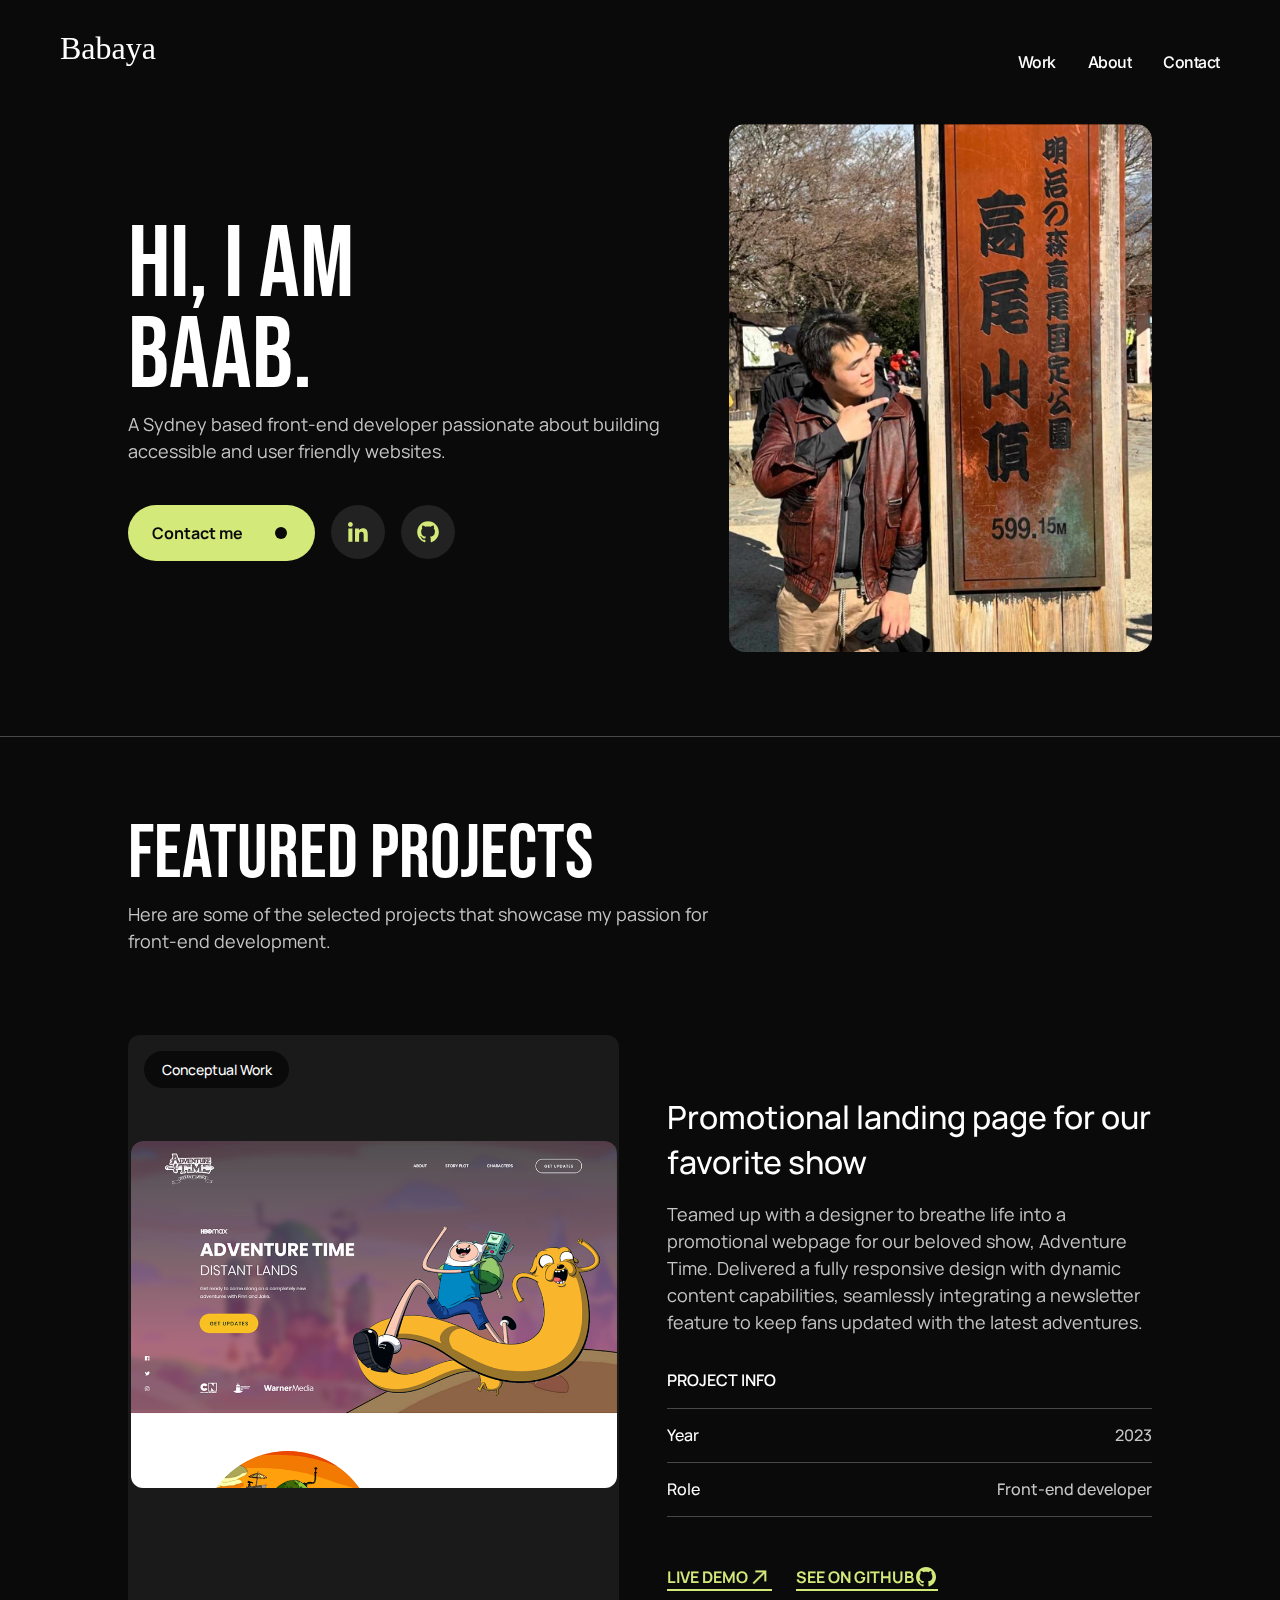
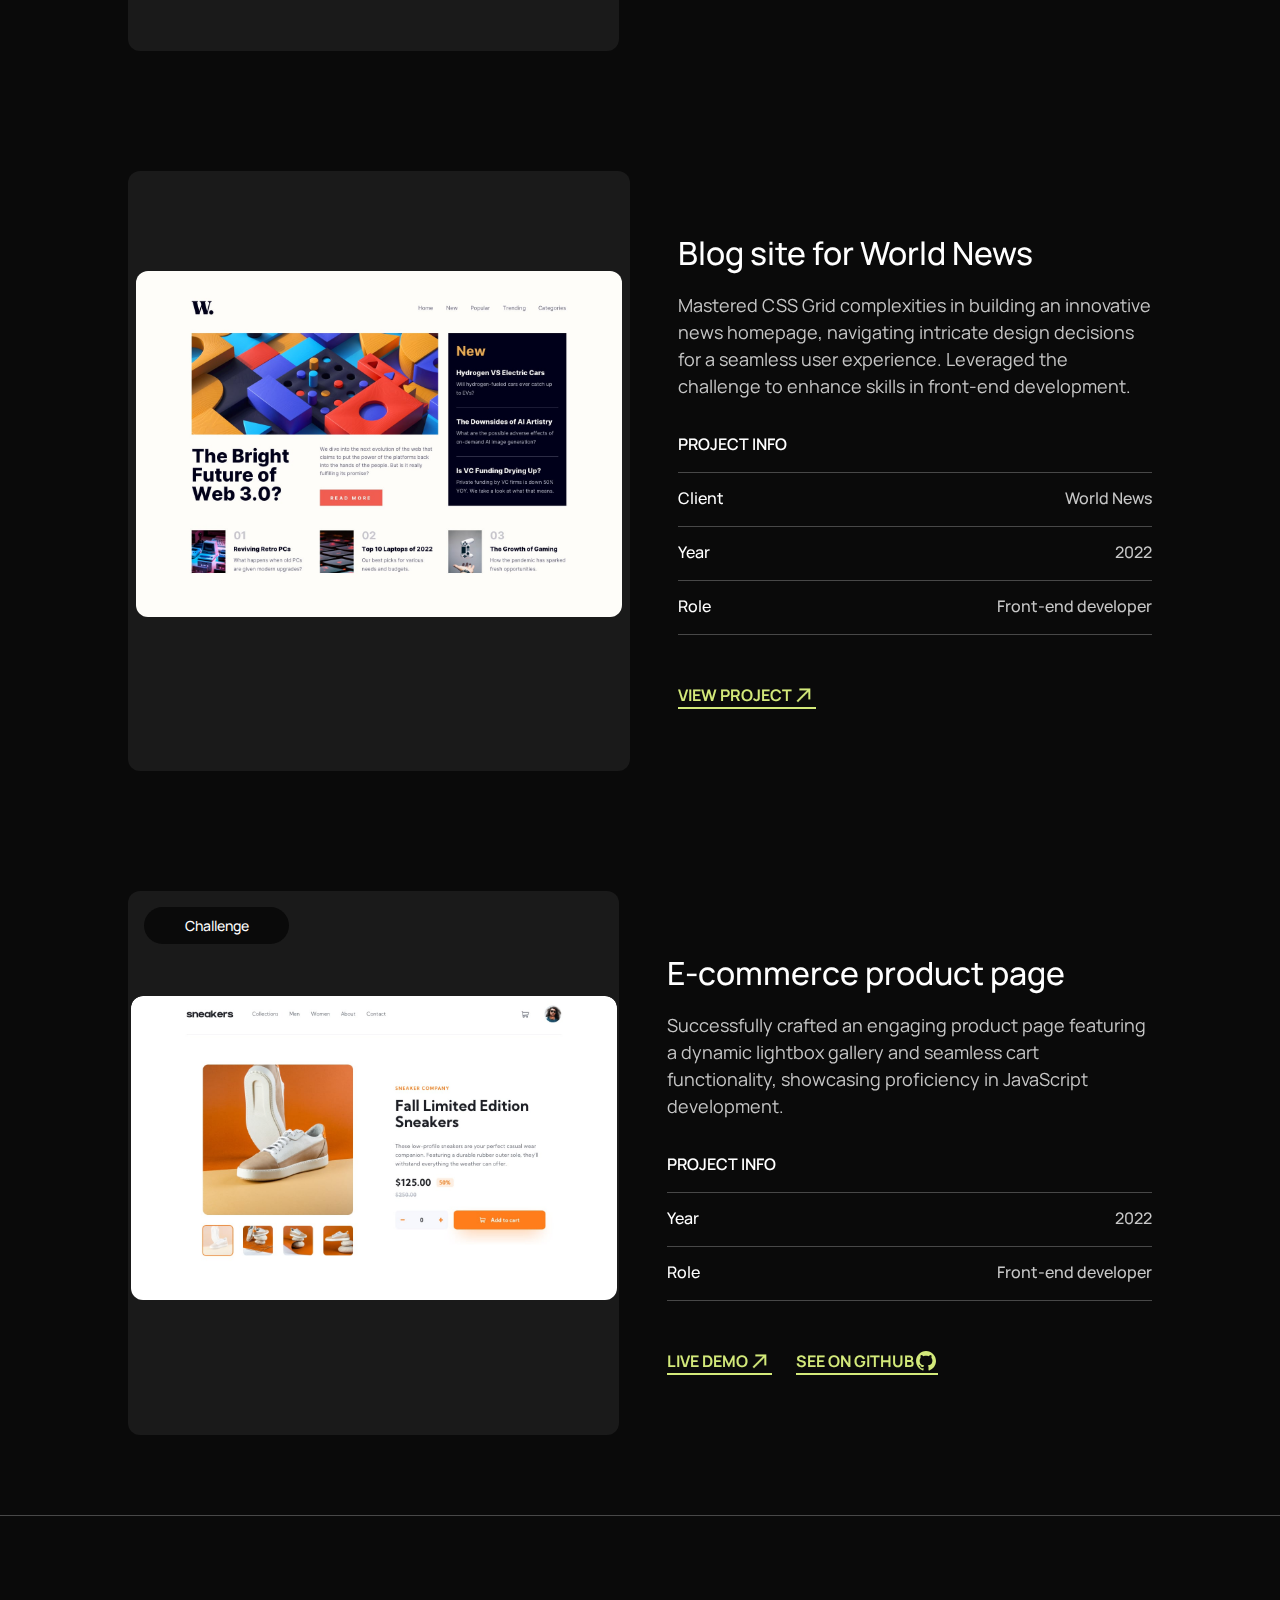
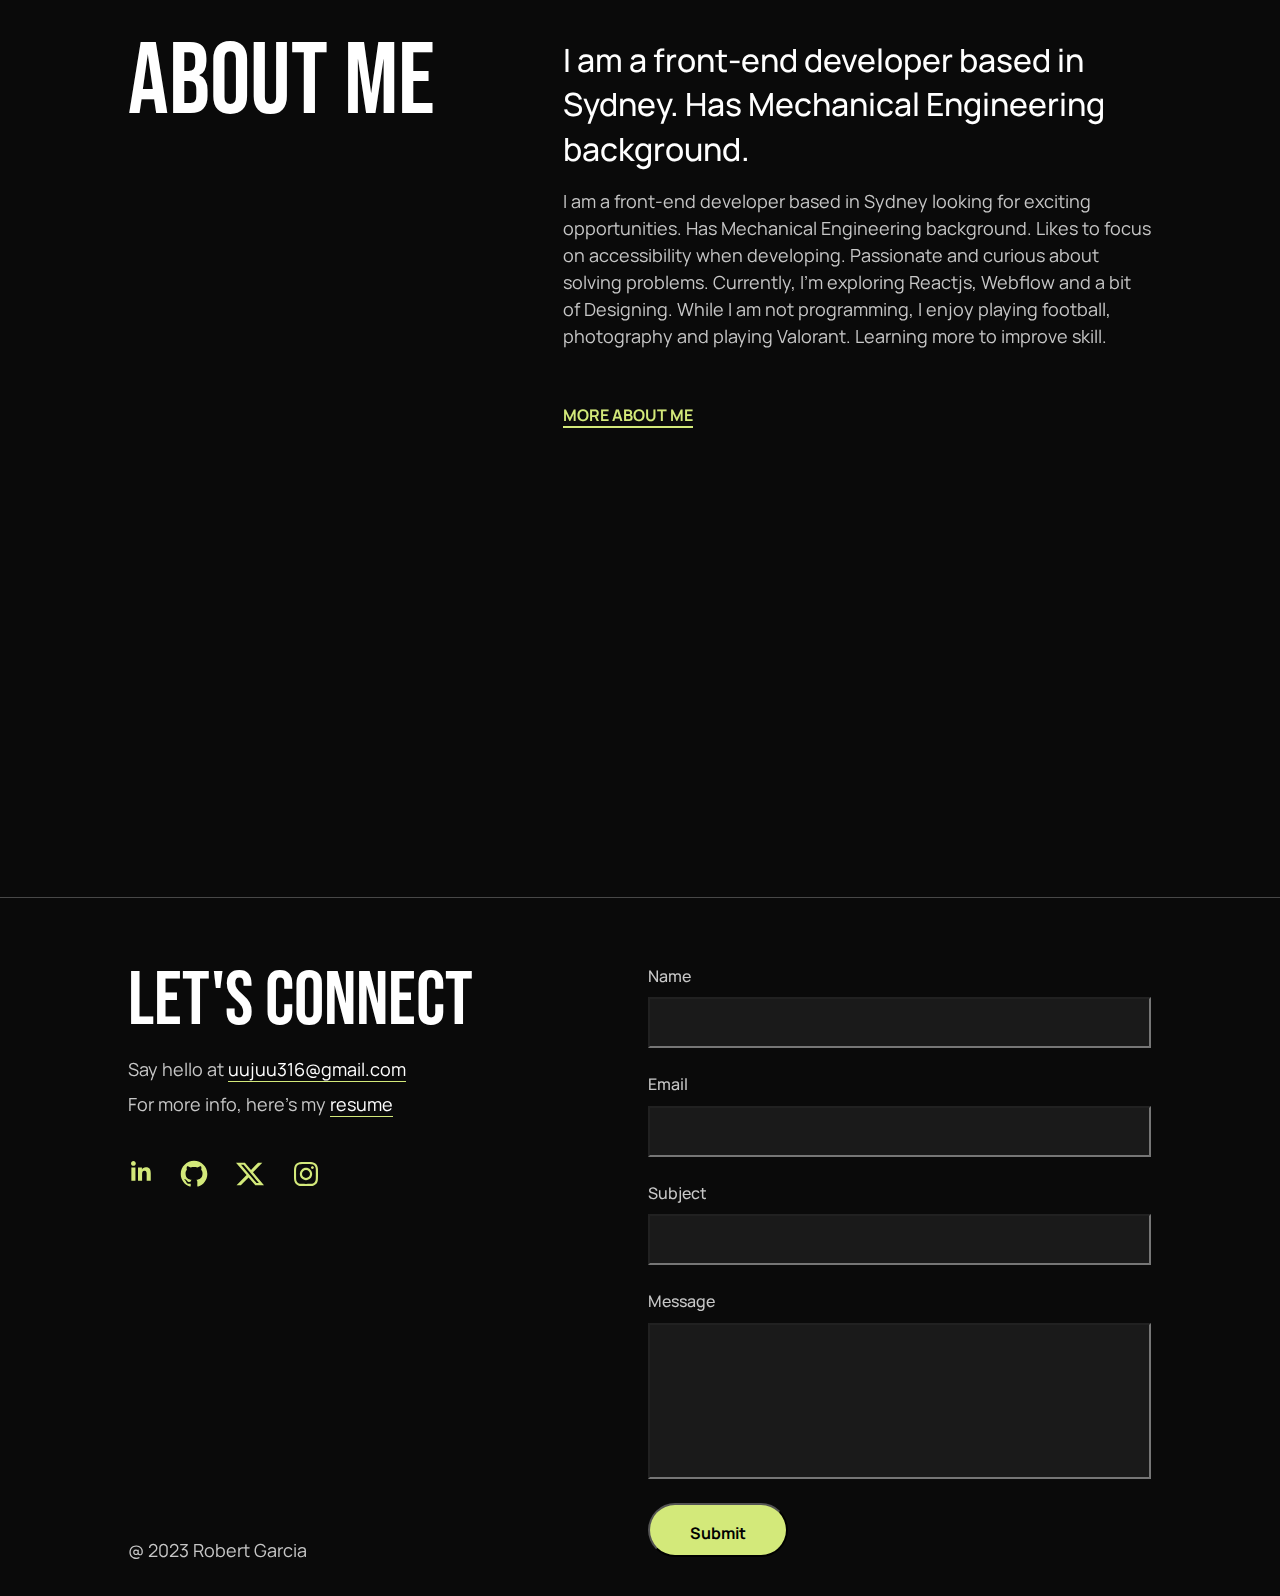
==== commit a9a8db6b: "initial" ====
--- a/index.html
+++ b/index.html
@@ -4,7 +4,7 @@
 <head>
     <meta charset="UTF-8">
     <meta name="viewport" content="width=device-width, initial-scale=1.0">
-    <title>Document</title>
+    <title>Hire me!</title>
     <link rel="portfolio stylesheet" href="index.css">
 
     <link rel="preconnect" href="https://fonts.googleapis.com">
@@ -21,7 +21,7 @@
         <source src="/Matrix Rain Codes (4K FULL HD).mp4" type="video/mp4">
     </video>
     <header>
-        <div class="white header-text">Robert Garcia</div>
+        <div class="white header-text">Babaya</div>
         <div class="flex center">
 
             <div class="header-texts-right  margin-right-32"><a href="https://www.youtube.com/" target="_blank"><span
@@ -46,7 +46,7 @@
             <div class="space padding">
                 <div id="pic-wrapping">
                     <div class=" white intro">
-                        HI, I AM <br>Robert Garcia.
+                        HI, I AM <br>Baab.
                     </div>
                     <div class="intro-sub-text">A Sydney based front-end developer passionate about building accessible
                         and user
@@ -81,7 +81,7 @@
                     </div>
                 </div>
                 <div>
-                    <img src="/images/profile.png" class="profile-pic">
+                    <img src="/images/baab.jpg" class="profile-pic">
                 </div>
             </div>
 
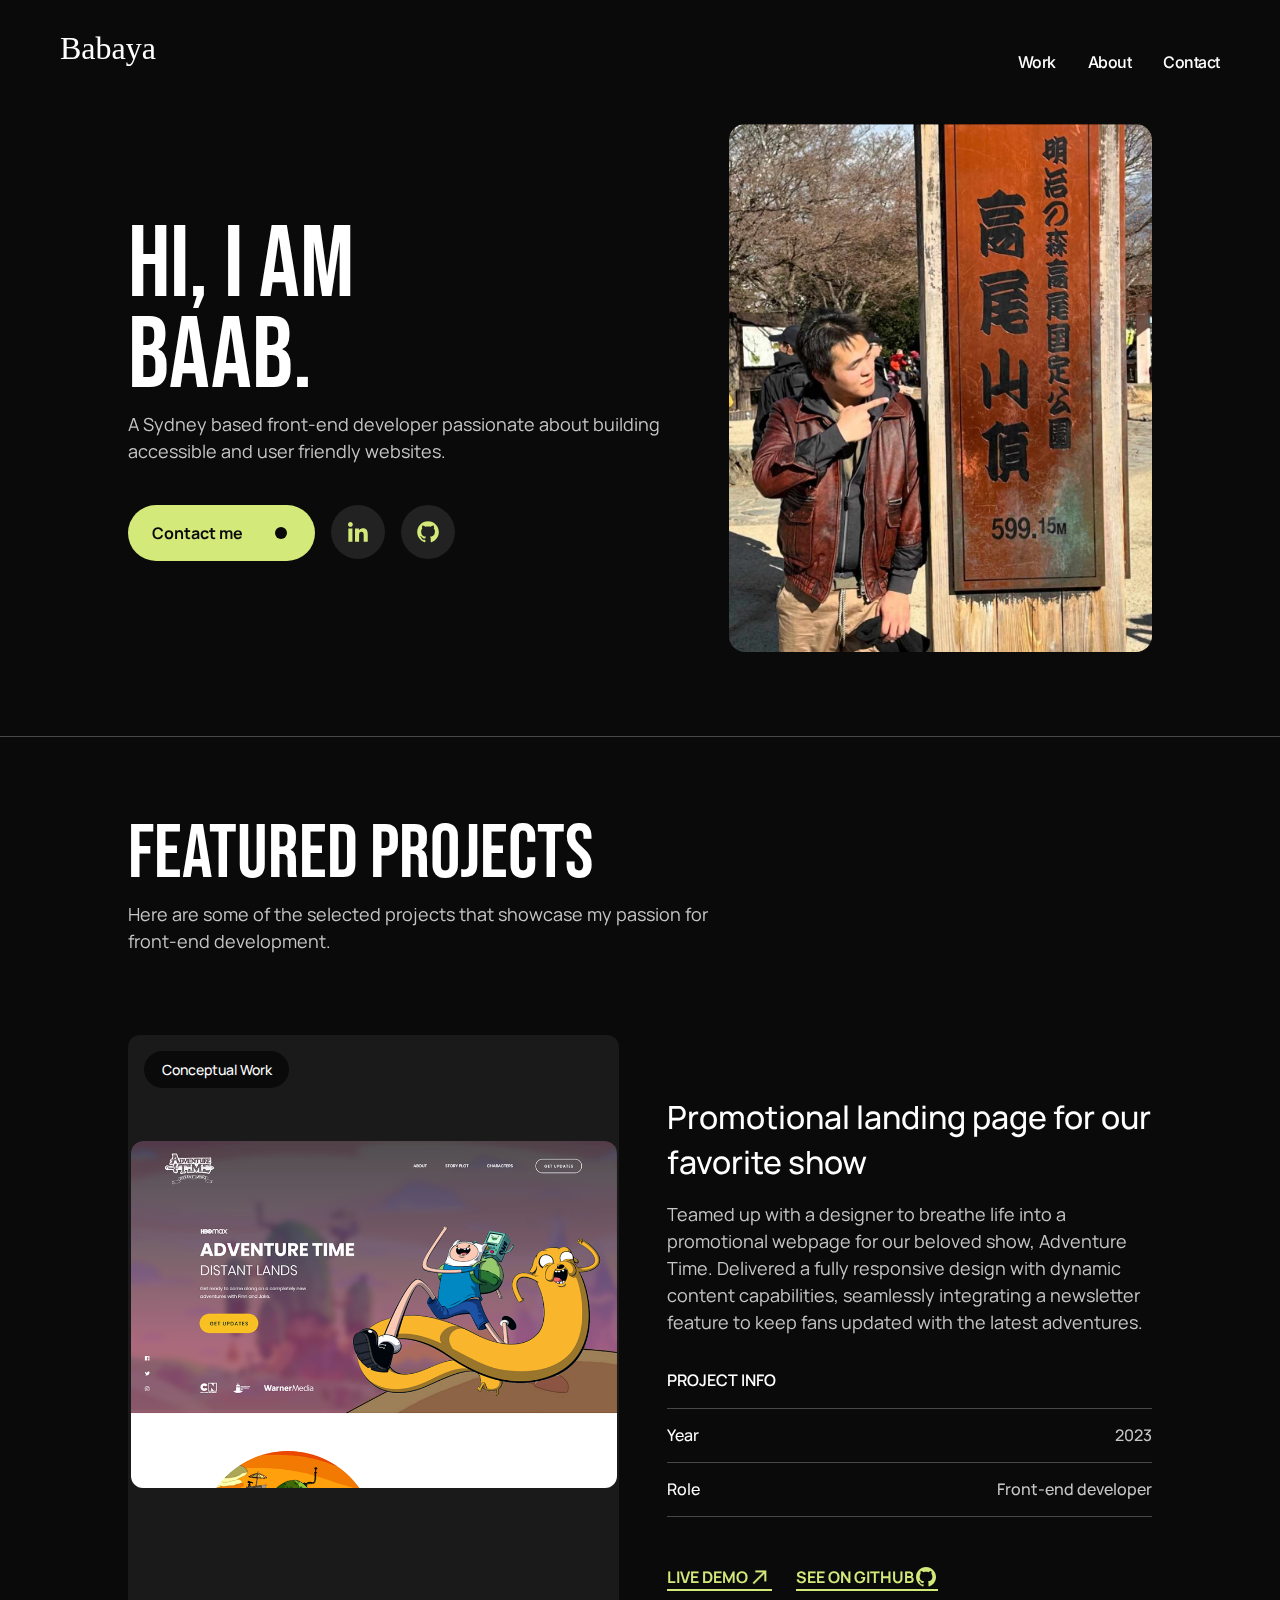
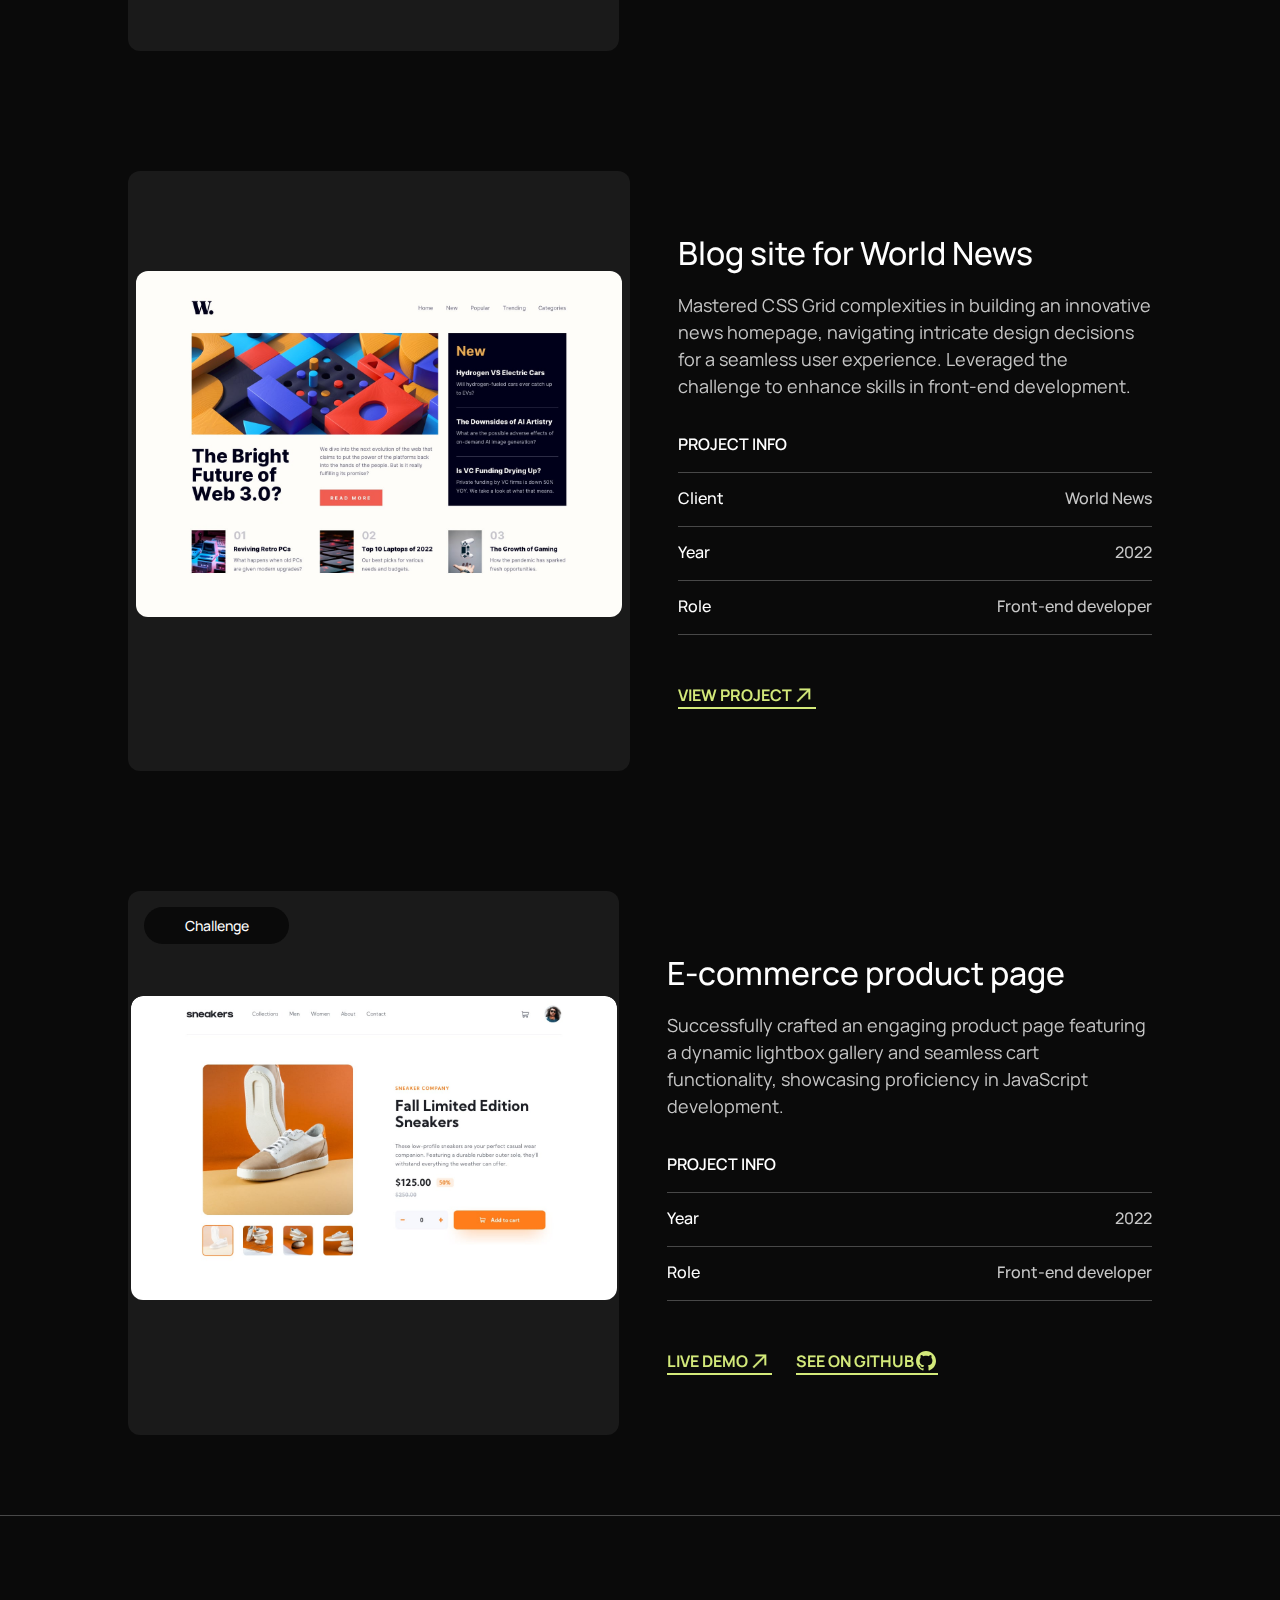
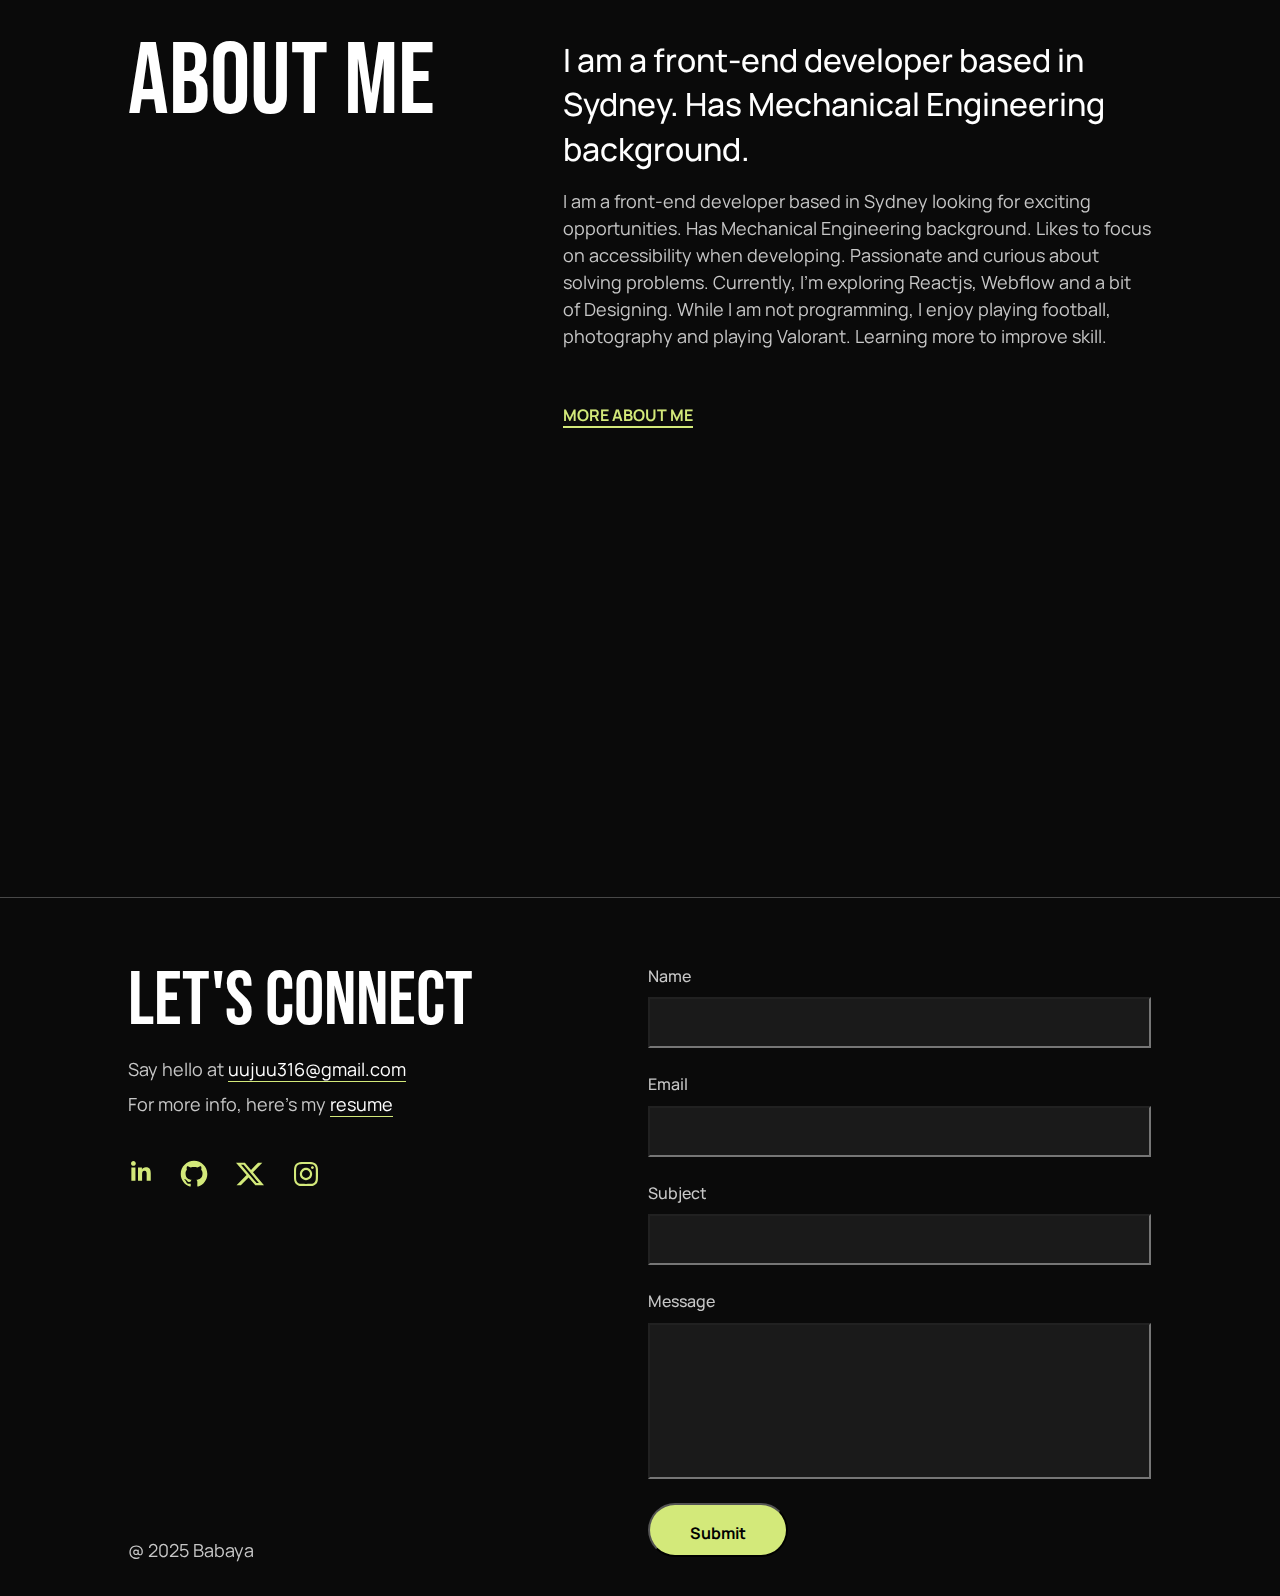
==== commit c2cfc532: "rick rolled" ====
--- a/index.html
+++ b/index.html
@@ -24,7 +24,7 @@
         <div class="white header-text">Babaya</div>
         <div class="flex center">
 
-            <div class="header-texts-right  margin-right-32"><a href="https://www.youtube.com/" target="_blank"><span
+            <div class="header-texts-right  margin-right-32"><a href="https://www.youtube.com/watch?v=dQw4w9WgXcQ" target="_blank"><span
                         class="white">Work</span></a> </div>
 
 
@@ -37,7 +37,7 @@
 
         </div>
         <div class="icon-container">
-            <img src="/images/Frame 35.png" class=" menu">
+            <img src="images/Frame 35.png" class=" menu">
         </div>
     </header>
 
@@ -55,7 +55,7 @@
                     <div class="links flex">
 
                         <div class="contact-me-container ">
-                            <a href="https://www.youtube.com/" target="_blank">
+                            <a href="https://www.youtube.com/watch?v=dQw4w9WgXcQ" target="_blank">
                                 <div class="contact-me flex ">
                                     <div class="contact-me-text black">Contact me</div>
                                     <div class="black-dot black-dot-margin"></div>
@@ -65,15 +65,15 @@
                         </div>
 
                         <div>
-                            <a href="https://www.youtube.com/">
-                                <div class="icon-54 center"><img src="/svgs/bxl-linkedin.svg" class="svg26">
+                            <a href="https://www.youtube.com/watch?v=dQw4w9WgXcQ">
+                                <div class="icon-54 center"><img src="svgs/bxl-linkedin.svg" class="svg26">
                                 </div>
                             </a>
                         </div>
 
                         <div>
-                            <a href="https://www.youtube.com/">
-                                <div class="icon-54 center"><img src="/svgs/bxl-github.svg.svg" class="svg26">
+                            <a href="https://github.com/Juu316/project-portfolio/">
+                                <div class="icon-54 center"><img src="svgs/bxl-github.svg.svg" class="svg26">
                                 </div>
                             </a>
                         </div>
@@ -81,7 +81,7 @@
                     </div>
                 </div>
                 <div>
-                    <img src="/images/baab.jpg" class="profile-pic">
+                    <img src="images/baab.jpg" class="profile-pic">
                 </div>
             </div>
 
@@ -100,7 +100,7 @@
                 <div class="s2-d1-d1 ">
                     <div class="s2-d1-d1-d1 white center">Conceptual Work
                     </div>
-                    <div class="s2-d1-d1-d2"><img src="/images/adventure-time.png" class="s2-d1-d1-d2-img">
+                    <div class="s2-d1-d1-d2"><img src="images/adventure-time.png" class="s2-d1-d1-d2-img">
                     </div>
                 </div>
                 <div class="s2-d1-d2 ">
@@ -126,16 +126,16 @@
                     <div class="s2-d1-d2-d4">
                         <div class="s2-d1-d2-d4-d1 ">
 
-                            <div class="live-demo"><a href="https://youtube.com"><span class="green">LIVE
-                                        DEMO</span></a></div> <a href="https://youtube.com"><img
-                                    src="/svgs/arrow-up-right.png" class="square-arrow-up-right"></a>
+                            <div class="live-demo"><a href="https://www.youtube.com/watch?v=dQw4w9WgXcQ"><span class="green">LIVE
+                                        DEMO</span></a></div> <a href="https://www.youtube.com/watch?v=dQw4w9WgXcQ"><img
+                                    src="svgs/arrow-up-right.png" class="square-arrow-up-right"></a>
 
                         </div>
                         <div class="s2-d1-d2-d4-d2">
 
-                            <div class="live-demo"><a href="https://youtube.com"><span class="green">SEE ON
+                            <div class="live-demo"><a href="https://www.youtube.com/watch?v=dQw4w9WgXcQ"><span class="green">SEE ON
                                         GITHUB</span></a></div>
-                            <a href="https://youtube.com"><img src="/svgs/bxl-github.svg.svg"
+                            <a href="https://www.youtube.com/watch?v=dQw4w9WgXcQ"><img src="svgs/bxl-github.svg.svg"
                                     class="square-arrow-up-right"></a>
 
                         </div>
@@ -144,7 +144,7 @@
             </div>
             <div class="s2-d2 ">
                 <div class="s2-d2-d1">
-                    <div class="s2-d2-d1-d1"><img src="/images/blog-site.png" class="s2-d2-d1-img">
+                    <div class="s2-d2-d1-d1"><img src="images/blog-site.png" class="s2-d2-d1-img">
                     </div>
                 </div>
                 <div class="s2-d2-d2">
@@ -174,9 +174,9 @@
                     <div class="s2-d2-r-d4">
                         <div class="s2-d2-r-d4-d1 ">
 
-                            <div class="live-demo"><a href="https://youtube.com"><span class="green">VIEW
-                                        PROJECT</span></a></div> <a href="https://youtube.com"><img
-                                    src="/svgs/arrow-up-right.png" class="square-arrow-up-right"></a>
+                            <div class="live-demo"><a href="https://www.youtube.com/watch?v=dQw4w9WgXcQ"><span class="green">VIEW
+                                        PROJECT</span></a></div> <a href="https://www.youtube.com/watch?v=dQw4w9WgXcQ"><img
+                                    src="svgs/arrow-up-right.png" class="square-arrow-up-right"></a>
 
                         </div>
 
@@ -187,7 +187,7 @@
                 <div class="s2-d1-d1 ">
                     <div class="s2-d1-d1-d1 white center">Challenge
                     </div>
-                    <div class="s2-d1-d1-d2"><img src="/images/e-commerce.png" class="s2-d1-d1-d2-img">
+                    <div class="s2-d1-d1-d2"><img src="images/e-commerce.png" class="s2-d1-d1-d2-img">
                     </div>
                 </div>
                 <div class="s2-d1-d2 ">
@@ -212,16 +212,16 @@
                     <div class="s2-d1-d2-d4">
                         <div class="s2-d1-d2-d4-d1 ">
 
-                            <div class="live-demo"><a href="https://youtube.com"><span class="green">LIVE
-                                        DEMO</span></a></div> <a href="https://youtube.com"><img
-                                    src="/svgs/arrow-up-right.png" class="square-arrow-up-right"></a>
+                            <div class="live-demo"><a href="https://www.youtube.com/watch?v=dQw4w9WgXcQ"><span class="green">LIVE
+                                        DEMO</span></a></div> <a href="https://www.youtube.com/watch?v=dQw4w9WgXcQ"><img
+                                    src="svgs/arrow-up-right.png" class="square-arrow-up-right"></a>
 
                         </div>
                         <div class="s2-d1-d2-d4-d2">
 
-                            <div class="live-demo"><a href="https://youtube.com"><span class="green">SEE ON
+                            <div class="live-demo"><a href="https://github.com/Juu316/project-portfolio/"><span class="green">SEE ON
                                         GITHUB</span></a></div>
-                            <a href="https://youtube.com"><img src="/svgs/bxl-github.svg.svg"
+                            <a href="https://youtube.com"><img src="svgs/bxl-github.svg.svg"
                                     class="square-arrow-up-right"></a>
 
                         </div>
@@ -245,7 +245,7 @@
                         Designing.
                         While I am not programming, I enjoy playing football, photography and playing Valorant. Learning
                         more to improve skill.</div>
-                    <div class="live-demo "><a href="https://youtube.com"><span class="green border-green">MORE ABOUT
+                    <div class="live-demo "><a href="https://www.youtube.com/watch?v=dQw4w9WgXcQ"><span class="green border-green">MORE ABOUT
                                 ME</span></a></div>
 
                 </div>
@@ -261,13 +261,13 @@
                     <div class="s4-d1-d3 gray"> For more info, here's my <a class="white s4-d1-d2 border-1px">resume</a>
                     </div>
                     <div class="flex gap-icons">
-                        <div><a><img src="/svgs/bxl-linkedin.svg"></a></div>
-                        <div><a><img src="/svgs/bxl-github.svg.svg"></a></div>
-                        <div><a><img src="/svgs/bxl-x.svg"></a></div>
-                        <div><a><img src="/svgs/bxl-instagram.svg.svg"></a></div>
-                    </div>
-                </div>
-                <div class="gray s4-d1-d5">@ 2023 Robert Garcia</div>
+                        <div><a><img src="svgs/bxl-linkedin.svg"></a></div>
+                        <div><a href="https://github.com/Juu316/project-portfolio/" target="_blank"><img src="svgs/bxl-github.svg.svg"></a></div>
+                        <div><a><img src="svgs/bxl-x.svg"></a></div>
+                        <div><a><img src="svgs/bxl-instagram.svg.svg"></a></div>
+                    </div>
+                </div>
+                <div class="gray s4-d1-d5">@ 2025 Babaya</div>
             </div>
             <div class="s4-d2">
                 <div class="s4-d2-d1">
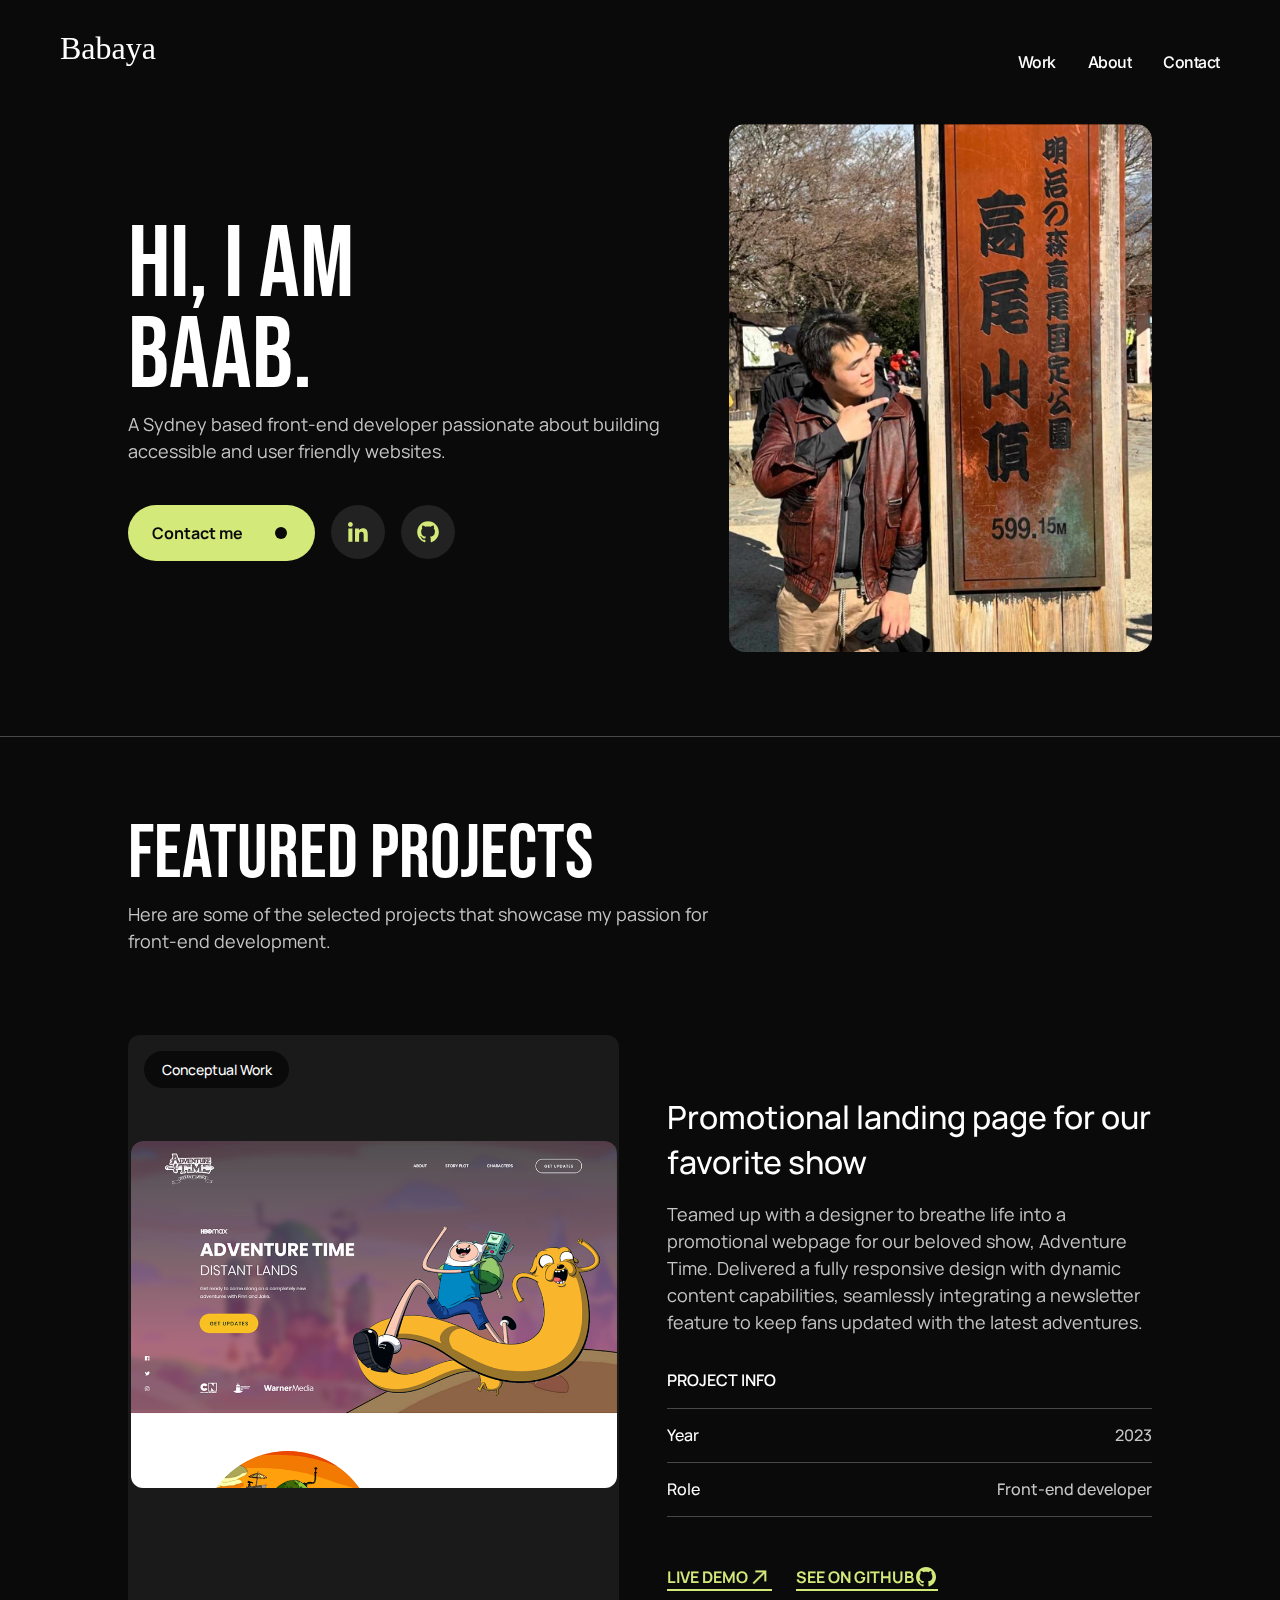
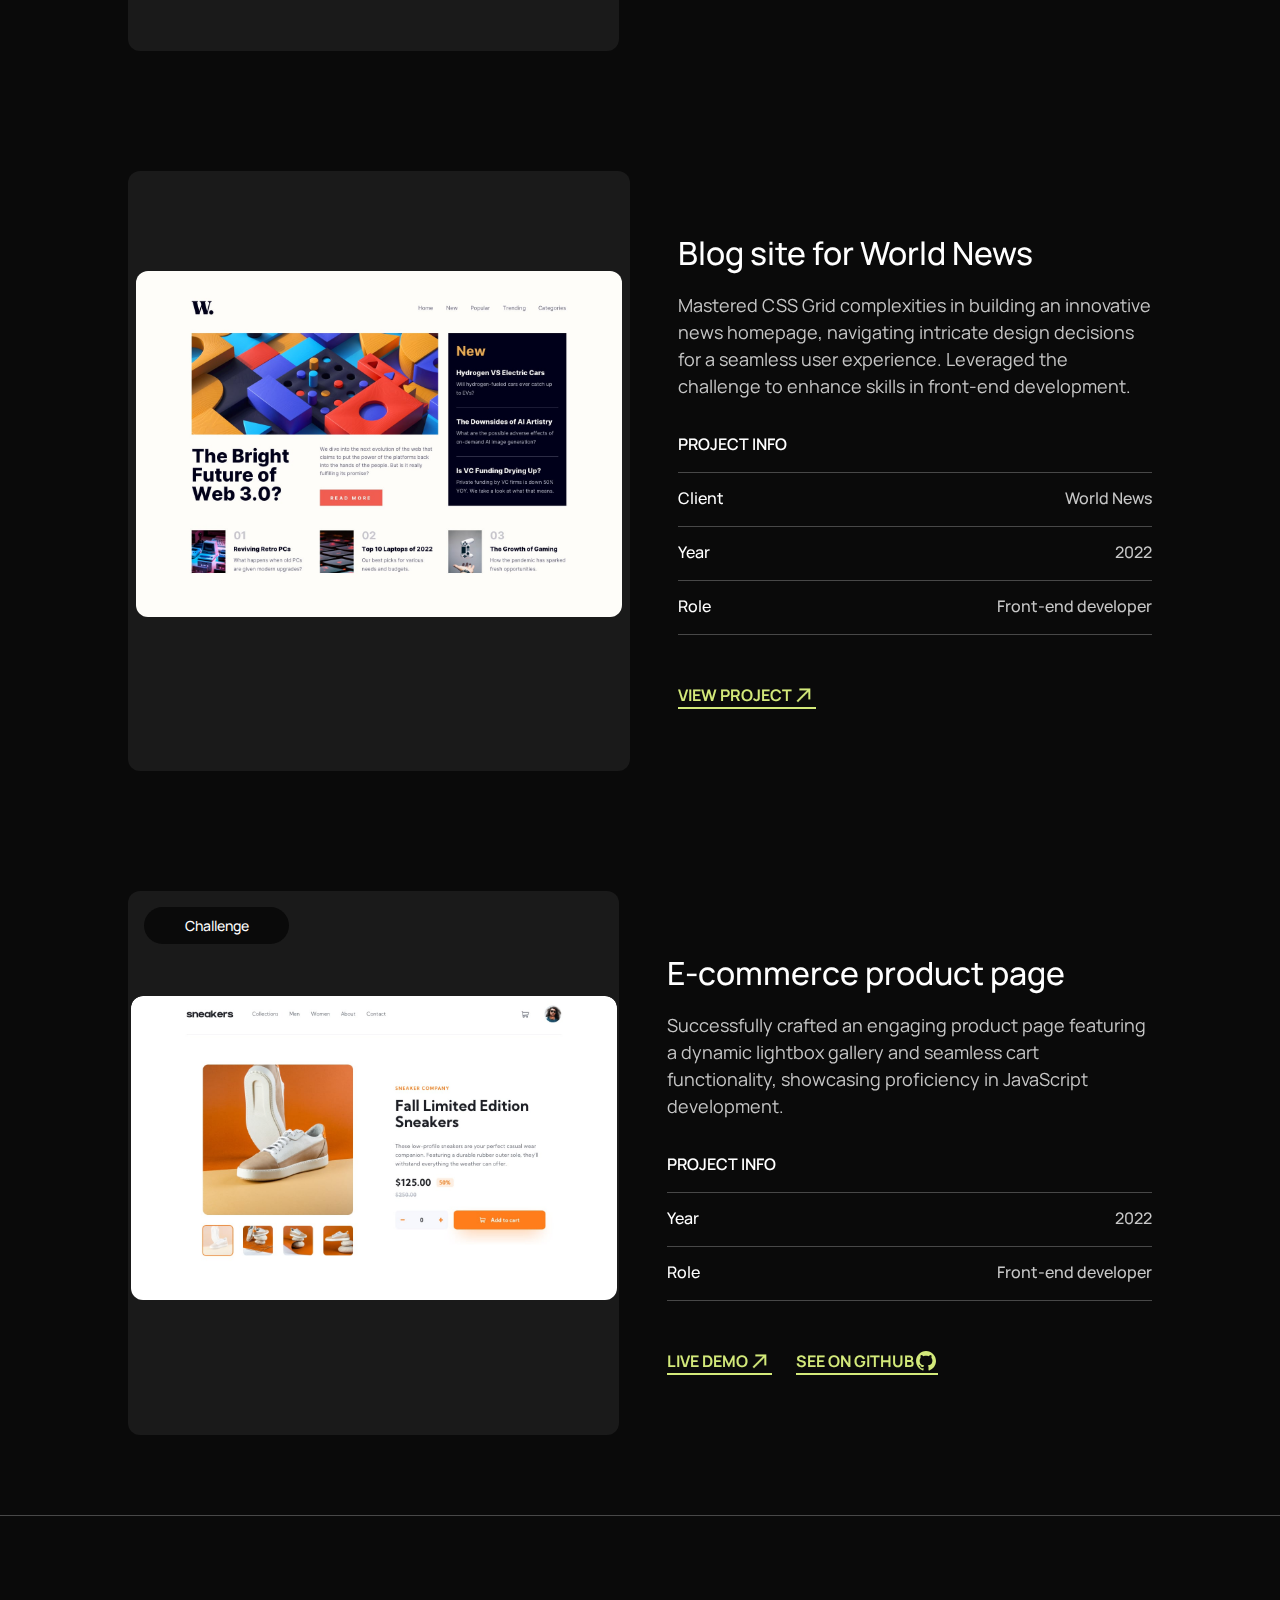
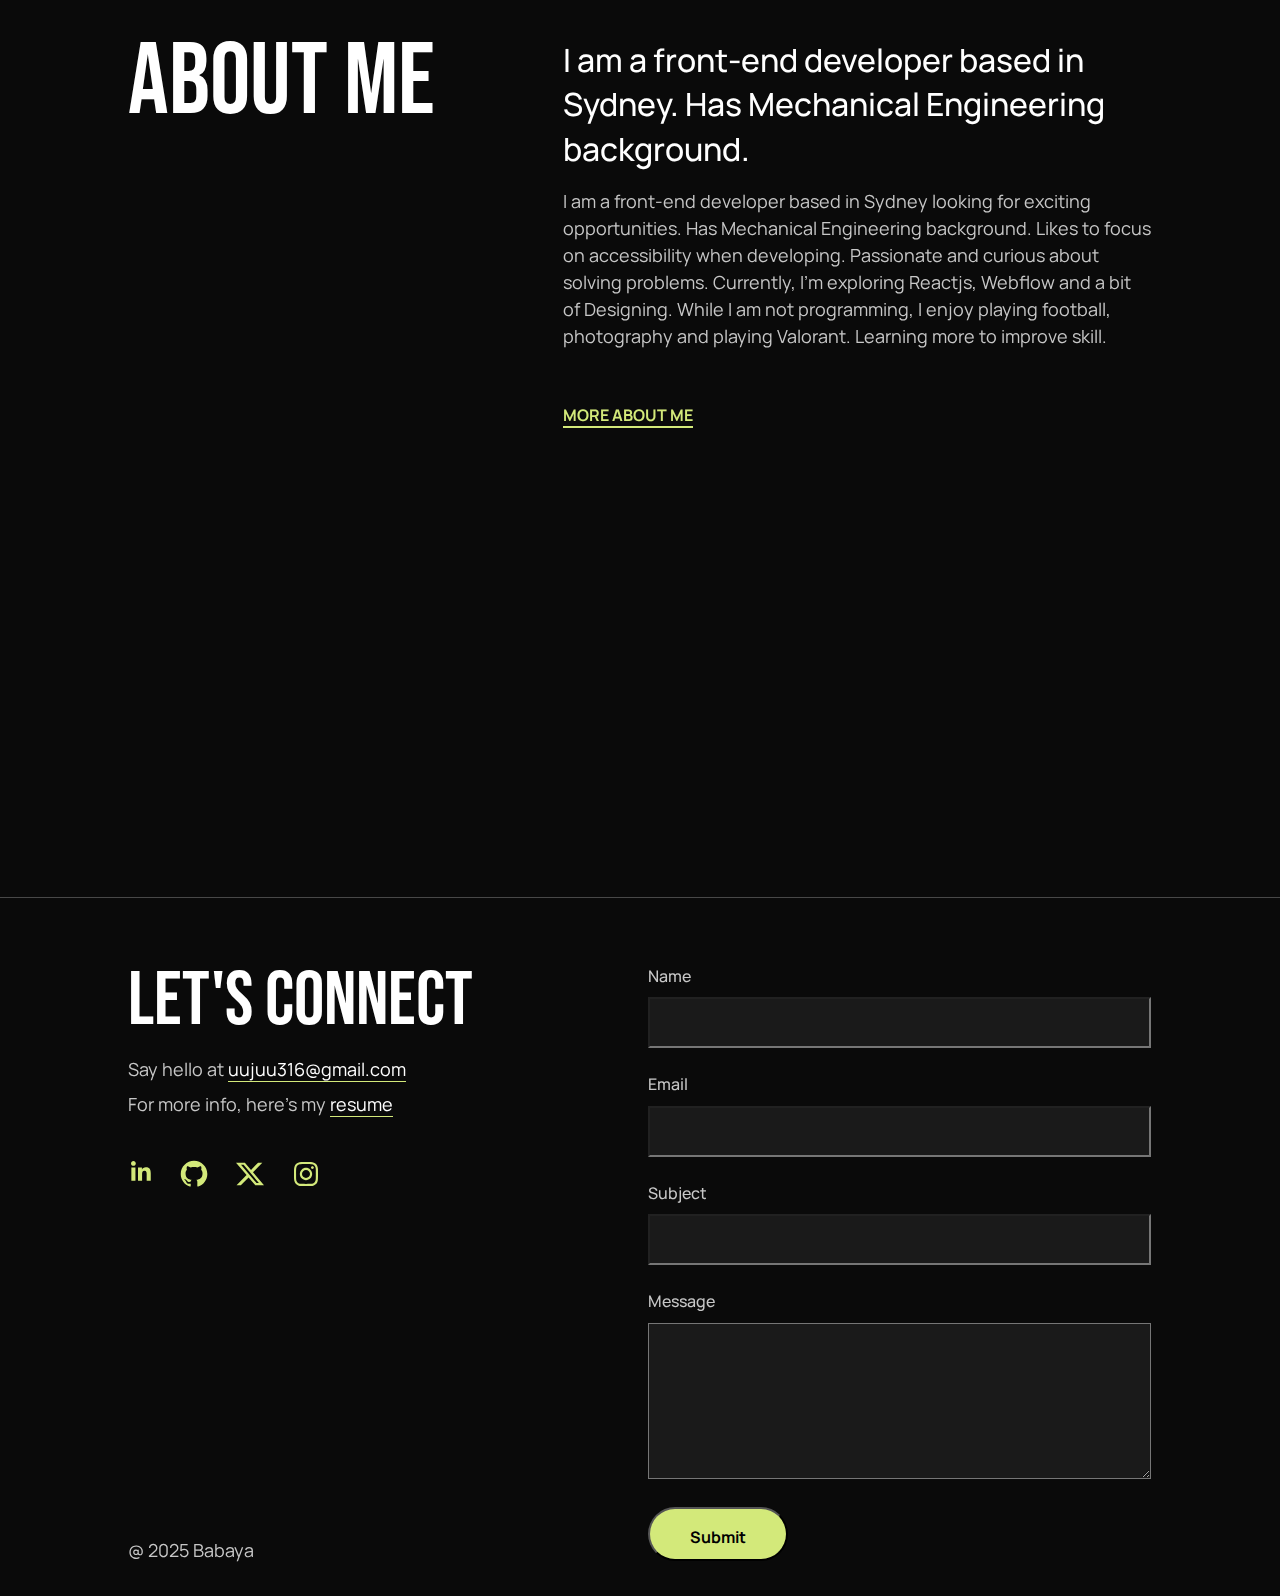
==== commit 8f645d42: "added favicon" ====
--- a/index.html
+++ b/index.html
@@ -6,7 +6,10 @@
     <meta name="viewport" content="width=device-width, initial-scale=1.0">
     <title>Hire me!</title>
     <link rel="portfolio stylesheet" href="index.css">
-
+    <link rel="apple-touch-icon" sizes="180x180" href="favicon_io/apple-touch-icon.png">
+    <link rel="icon" type="image/png" sizes="32x32" href="favicon_io/favicon-32x32.png">
+    <link rel="icon" type="image/png" sizes="16x16" href="favicon_io/favicon-16x16.png">
+    <link rel="manifest" href="favicon_io/site.webmanifest">
     <link rel="preconnect" href="https://fonts.googleapis.com">
     <link rel="preconnect" href="https://fonts.gstatic.com" crossorigin>
     <link href="https://fonts.googleapis.com/css2?family=Bebas+Neue&family=Manrope:wght@200..800&display=swap"
@@ -18,7 +21,7 @@
 
 <body>
     <video autoplay muted loop id="myVideo">
-        <source src="/Matrix Rain Codes (4K FULL HD).mp4" type="video/mp4">
+        <source src="Matrix Rain Codes (4K FULL HD).mp4" type="video/mp4">
     </video>
     <header>
         <div class="white header-text">Babaya</div>
@@ -284,7 +287,7 @@
                 </div>
                 <div class="s4-d2-d1">
                     <div class="s4-d2-d1-d1 gray">Message</div>
-                    <input class="message white" type="search">
+                    <textarea class="message white" ></textarea>
                 </div>
                 <button class="button-submit">Submit </button>
             </div>
